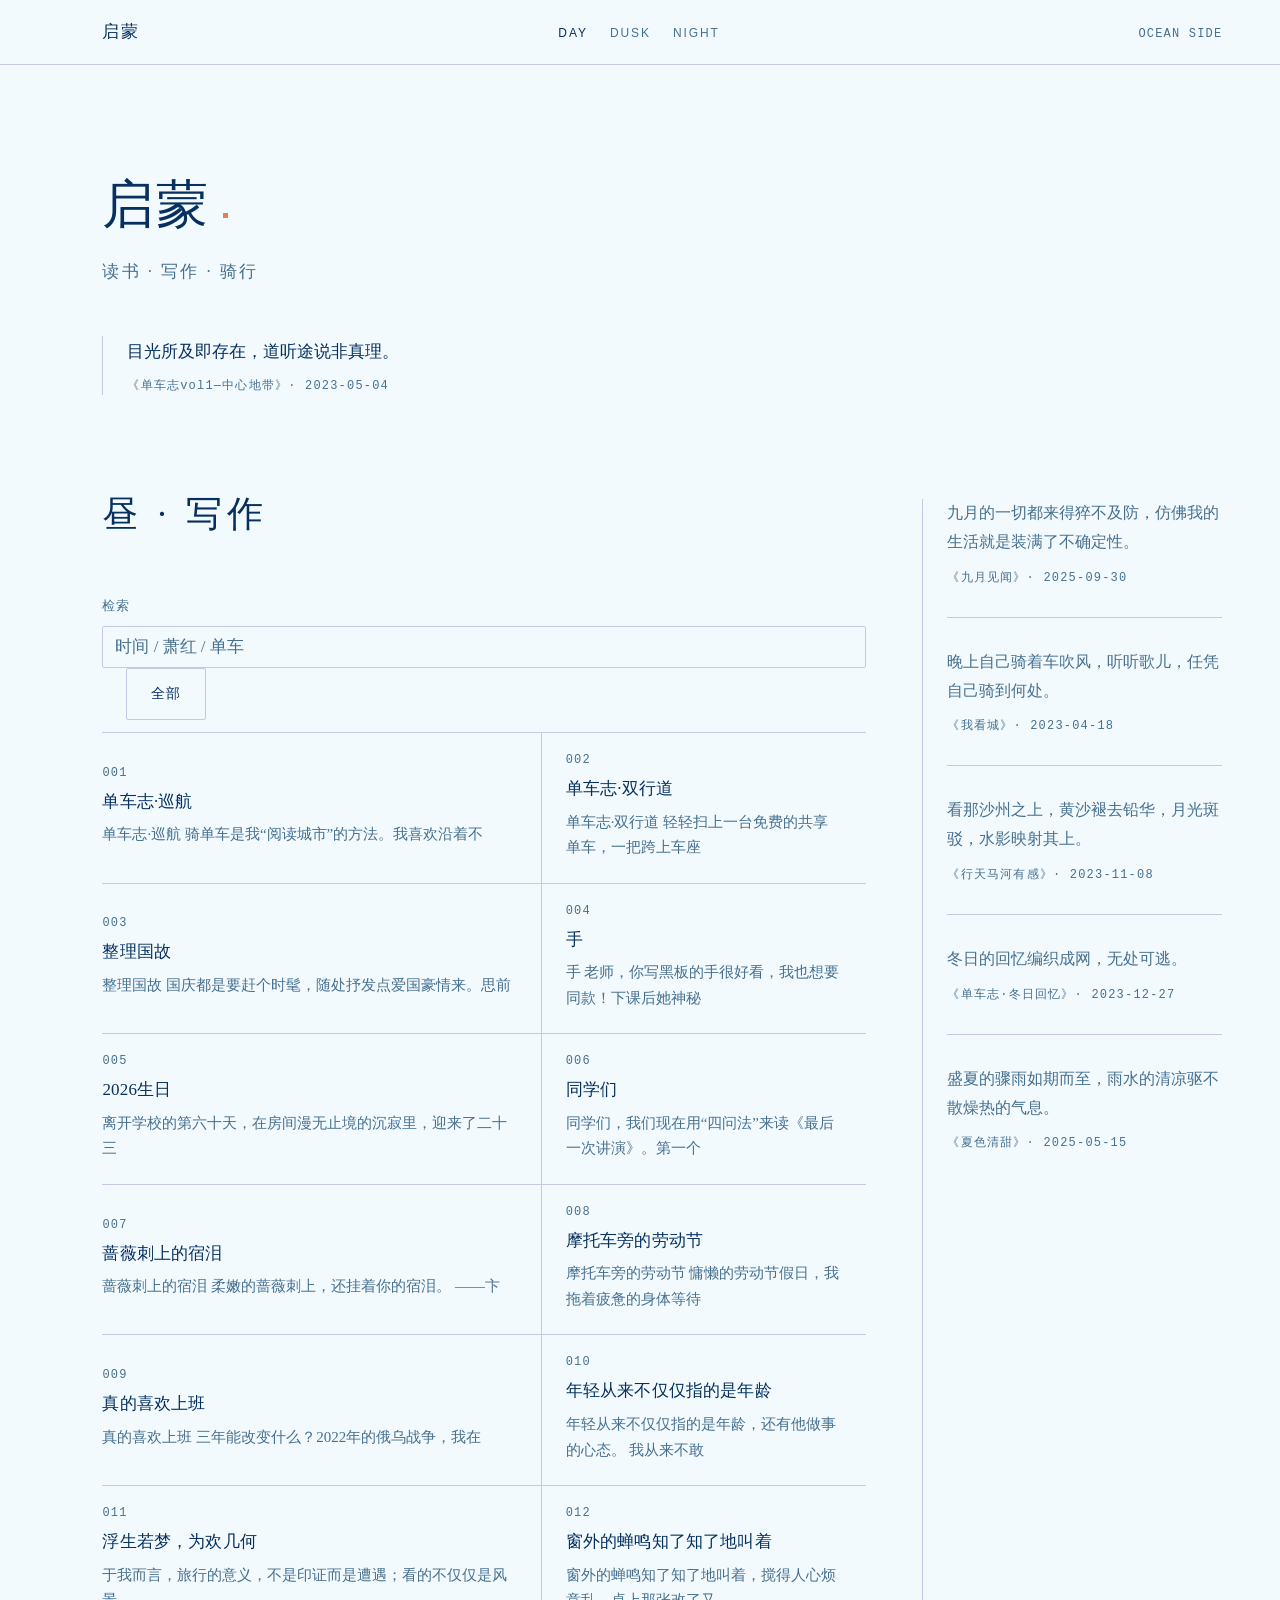
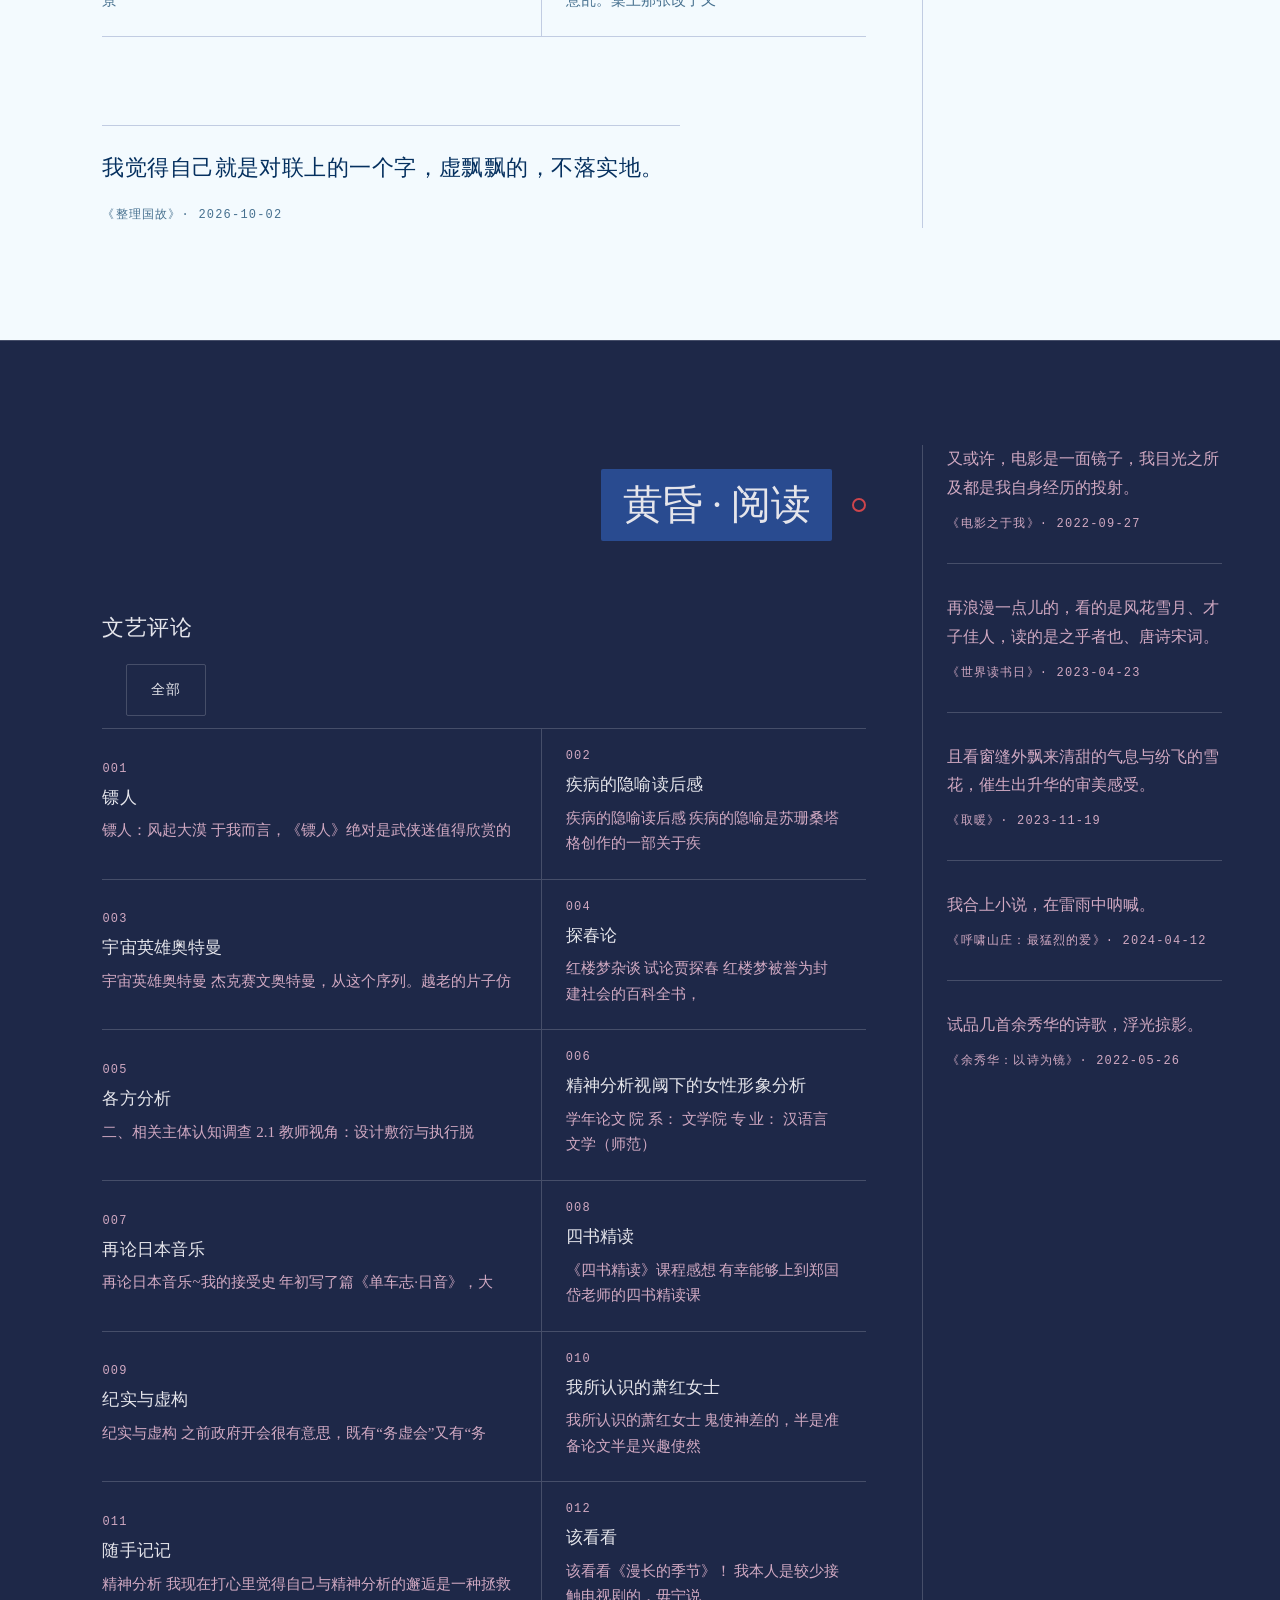
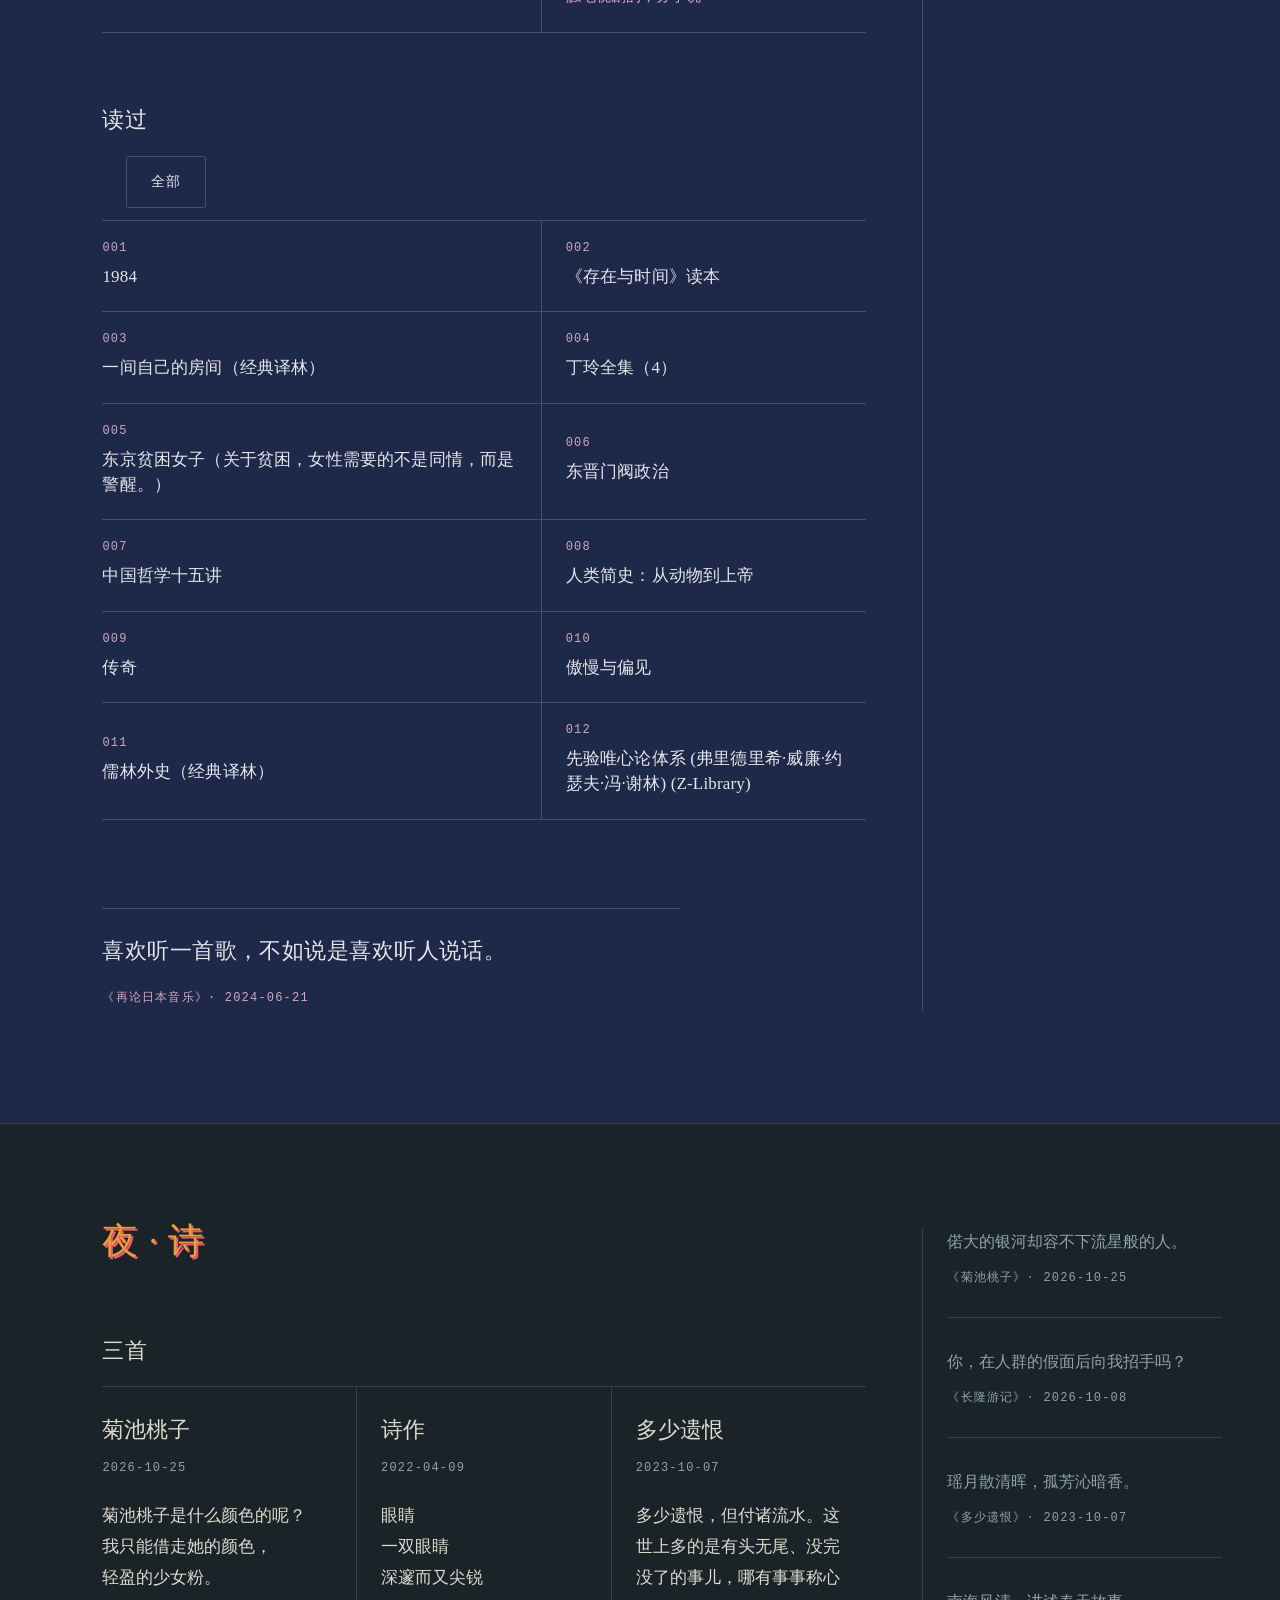
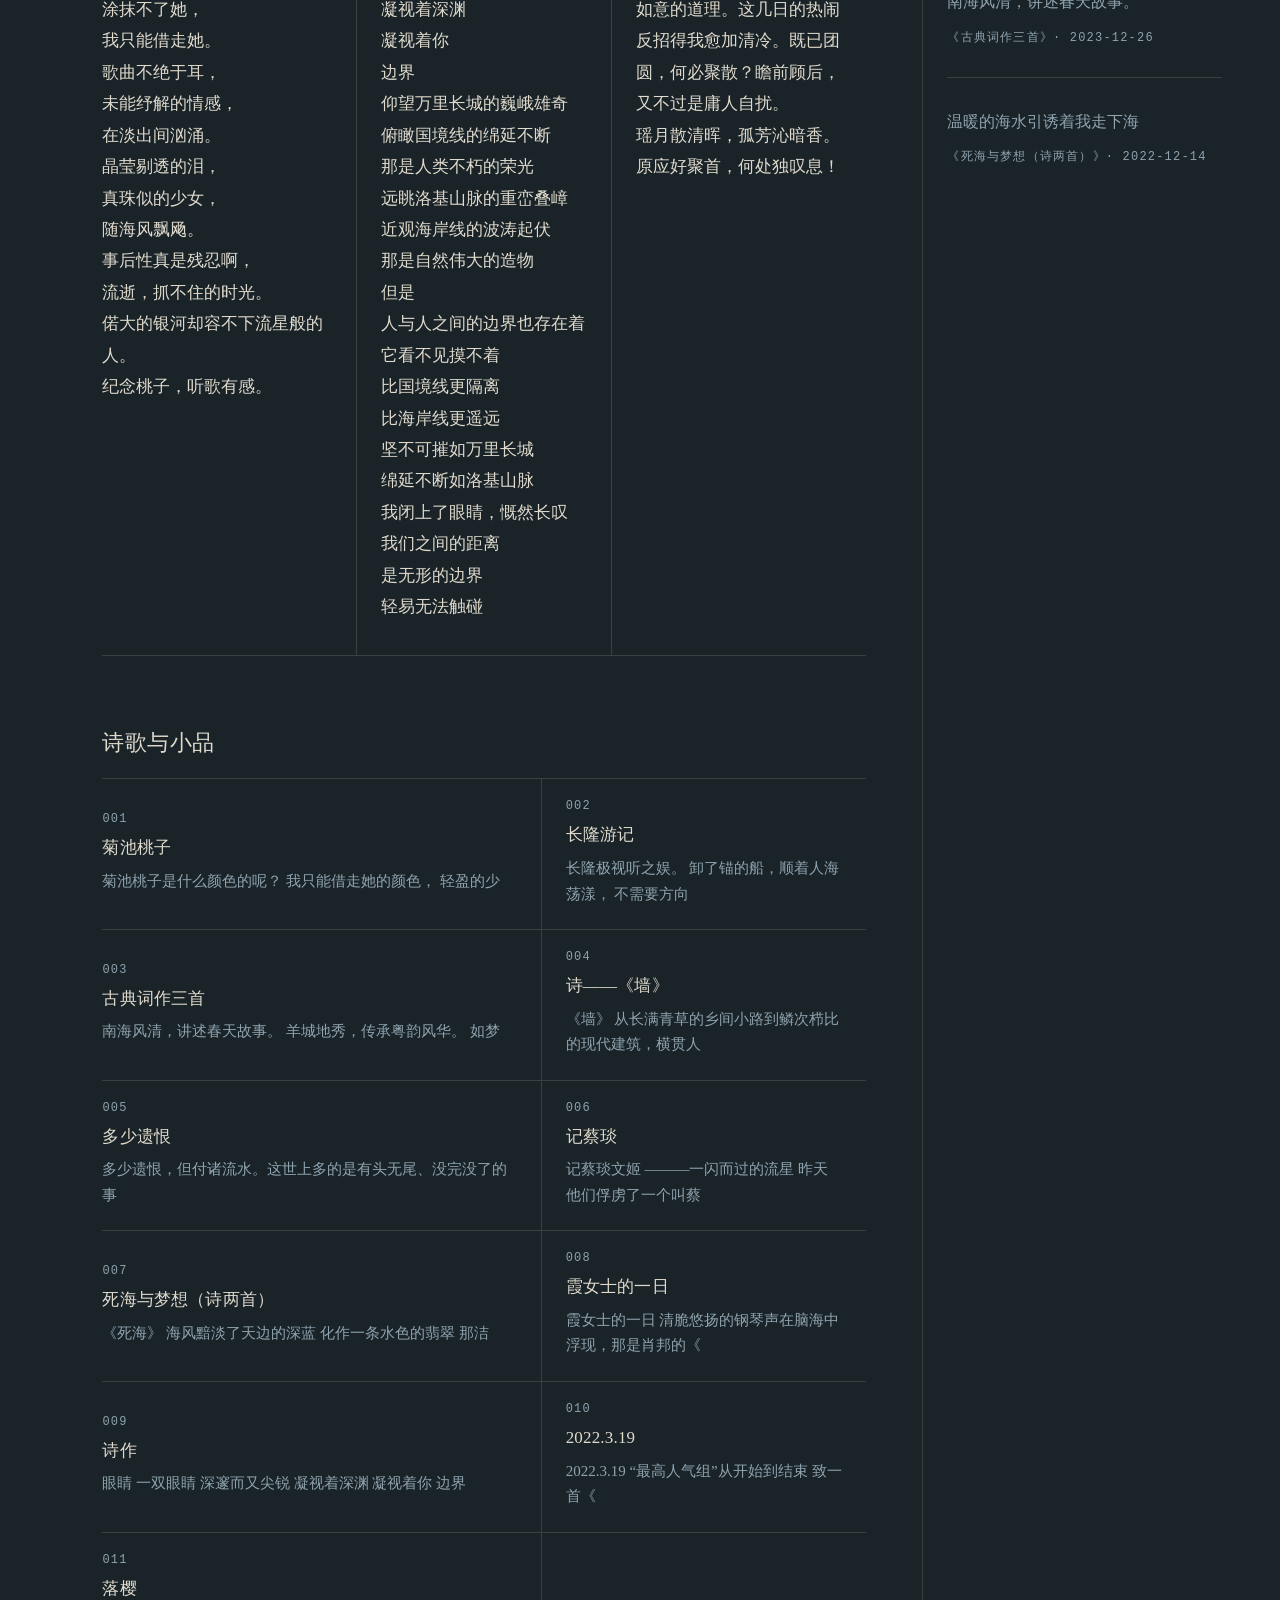
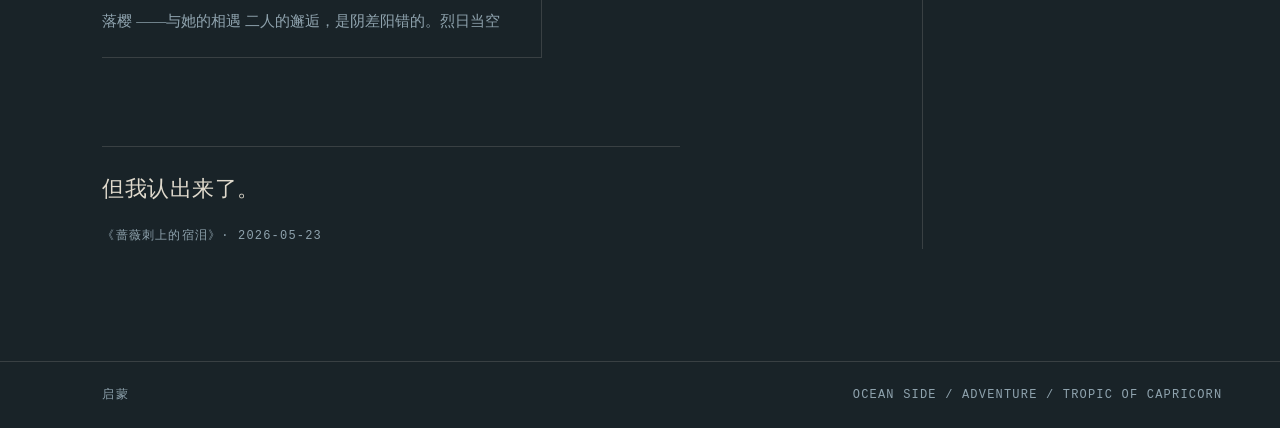
==== index.html @ 1b46a44e "Initial site publish" ====
<!doctype html>
<html lang="zh-CN">
<head>
<meta charset="utf-8">
<meta name="viewport" content="width=device-width, initial-scale=1">
<meta name="description" content="读书、写作与骑行。">
<title>启蒙</title>
<link rel="stylesheet" href="assets/style.css">
</head>
<body data-album="day">

<header id="site-header" data-album="day">
  <div class="wrap">
    <a class="wordmark" href="#top">启蒙</a>
    <nav aria-label="段落导航">
      <a href="#day" data-nav="day" aria-current="page">Day</a>
      <a href="#dusk" data-nav="dusk">Dusk</a>
      <a href="#night" data-nav="night">Night</a>
    </nav>
    <span class="micro" id="header-meta">OCEAN SIDE</span>
  </div>
</header>

<main>

  <section class="band" id="top" data-band="day" data-album="day">
    <div class="wrap hero expose">
      <h1>启蒙<span class="mark-day" aria-hidden="true"></span></h1>
      <p class="tagline">读书 · 写作 · 骑行</p>
      <blockquote class="epigraph">
        <p>目光所及即存在，道听途说非真理。</p>
        <cite class="micro">《单车志vol1—中心地带》· 2023-05-04</cite>
      </blockquote>
    </div>

    <div class="wrap band-grid" id="day">
      <div class="main-col">
        <div class="band-head"><h2 class="ttl ttl-day">昼 · 写作</h2></div>

        <div class="field-row">
          <div class="field">
            <label class="label-cn" for="q">检索</label>
            <input id="q" type="search" placeholder="时间 / 萧红 / 单车" autocomplete="off">
          </div>
        </div>
        <div class="sheet-tools">
          <span class="micro" id="search-status"></span>
          <button class="btn btn-quiet" id="day-expand" type="button">全部</button>
        </div>
        <div class="contact-sheet" id="sheet-day" aria-label="写作"></div>

        <div class="quote-tail">
          <p class="quote">我觉得自己就是对联上的一个字，虚飘飘的，不落实地。</p>
          <cite class="micro">《整理国故》· 2026-10-02</cite>
        </div>
      </div>
      <aside class="margin-note" id="quotes-day" aria-label="摘句"></aside>
    </div>
  </section>

  <section class="band" id="dusk" data-band="dusk" data-album="dusk">
    <div class="wrap band-grid">
      <div class="main-col">
        <div class="band-head">
          <div class="ttl-row"><h2 class="ttl ttl-dusk">黄昏 · 阅读</h2><span class="ring" aria-hidden="true"></span></div>
        </div>

        <div class="sec-head"><h3>文艺评论</h3></div>
        <div class="sheet-tools">
          <span class="micro" id="dusk-status"></span>
          <button class="btn btn-quiet" id="dusk-expand" type="button">全部</button>
        </div>
        <div class="contact-sheet" id="sheet-dusk" aria-label="文艺评论"></div>

        <div class="sec-head"><h3>读过</h3></div>
        <div class="sheet-tools">
          <span class="micro" id="book-status"></span>
          <button class="btn btn-quiet" id="book-expand" type="button">全部</button>
        </div>
        <div class="contact-sheet" id="sheet-books" aria-label="书目"></div>

        <div class="quote-tail">
          <p class="quote">喜欢听一首歌，不如说是喜欢听人说话。</p>
          <cite class="micro">《再论日本音乐》· 2024-06-21</cite>
        </div>
      </div>
      <aside class="margin-note" id="quotes-dusk" aria-label="摘句"></aside>
    </div>
  </section>

  <section class="band" id="night" data-band="night" data-album="night">
    <div class="wrap band-grid">
      <div class="main-col">
        <div class="band-head"><h2 class="ttl ttl-night">夜 · 诗</h2></div>

        <div class="sec-head"><h3>三首</h3></div>
        <div class="verse-set" id="verse-set" aria-label="诗"></div>

        <div class="sec-head"><h3>诗歌与小品</h3></div>
        <div class="contact-sheet" id="sheet-night" aria-label="诗歌"></div>

        <div class="quote-tail">
          <p class="quote">但我认出来了。</p>
          <cite class="micro">《蔷薇刺上的宿泪》· 2026-05-23</cite>
        </div>
      </div>
      <aside class="margin-note" id="quotes-night" aria-label="摘句"></aside>
    </div>
  </section>

</main>

<footer data-album="night">
  <div class="wrap">
    <span class="micro">启蒙</span>
    <span class="micro">OCEAN SIDE / ADVENTURE / TROPIC OF CAPRICORN</span>
  </div>
</footer>

<div class="reader" id="reader" data-album="day" hidden role="dialog" aria-modal="true" aria-labelledby="reader-title">
  <div class="reader-bar">
    <div class="wrap">
      <span class="micro" id="reader-album">OCEAN SIDE</span>
      <button class="btn btn-quiet btn-label" id="reader-close" type="button">Close</button>
    </div>
  </div>
  <article class="reader-article wrap">
    <div class="r-head">
      <h2 id="reader-title"></h2>
      <div class="r-meta" id="reader-meta"></div>
    </div>
    <div class="r-body" id="reader-body"></div>
    <div class="echo" id="reader-echo"></div>
  </article>
</div>

<script src="assets/data.js"></script>
<script src="assets/app.js"></script>
</body>
</html>
---- assets/style.css ----
:root {
  /* 昼 · OCEAN SIDE */
  --day-paper: #F3FAFE;
  --day-ink: #05305F;
  --day-muted: #46708F;
  --day-field: #5BA2D4;
  --day-mist: #C1CCE2;
  --day-signal: #E67E5C;
  /* 黄昏 · ADVENTURE */
  --dusk-deep: #1E2848;
  --dusk-water: #294B90;
  --dusk-foam: #E5E5EB;
  --dusk-lilac: #D1A9C2;
  --dusk-sky: #9872A6;
  --dusk-signal: #CE454C;
  /* 夜 · TROPIC OF CAPRICORN */
  --night-cabin: #192328;
  --night-deep: #0C1517;
  --night-cloud: #E0DACD;
  --night-muted: #8FA3AE;
  --night-window: #6BA9D6;
  --night-signal: #F29B36;
  --night-second: #E15C75;

  --display: "FZXiaoBiaoSong-B05S", "方正小标宋简体", "STSong", SimSun, serif;
  --body: "STSong", "Songti SC", SimSun, serif;
  --label: "Helvetica Neue LT Pro", "Helvetica Neue", Arial, sans-serif;
  --mono: "IBM Plex Mono", "Cascadia Mono", Consolas, monospace;

  --bg: var(--day-paper);
  --fg: var(--day-ink);
  --fg-soft: var(--day-muted);
  --line: var(--day-mist);
  --sig: var(--day-signal);
  --btn-bg: var(--day-ink);
  --btn-fg: var(--day-paper);
  --sel-bg: var(--day-signal);
  --sel-fg: var(--day-ink);
}

[data-album="dusk"] {
  --bg: var(--dusk-deep);
  --fg: var(--dusk-foam);
  --fg-soft: var(--dusk-lilac);
  --line: rgba(229, 229, 235, .20);
  --sig: var(--dusk-signal);
  --btn-bg: var(--dusk-deep);
  --btn-fg: var(--dusk-foam);
  --sel-bg: var(--dusk-lilac);
  --sel-fg: var(--dusk-deep);
}

[data-album="night"] {
  --bg: var(--night-cabin);
  --fg: var(--night-cloud);
  --fg-soft: var(--night-muted);
  --line: rgba(224, 218, 205, .16);
  --sig: var(--night-signal);
  --btn-bg: var(--night-signal);
  --btn-fg: var(--night-cabin);
  --sel-bg: var(--night-signal);
  --sel-fg: var(--night-cabin);
}

* { box-sizing: border-box; }

html { scroll-behavior: smooth; background: var(--night-cabin); }

body {
  margin: 0;
  background: var(--bg);
  color: var(--fg);
  font-family: var(--body);
  font-size: 1.0625rem;
  line-height: 1.85;
  font-variant-numeric: tabular-nums;
  scrollbar-width: thin;
  scrollbar-color: var(--fg-soft) var(--bg);
}

::selection { background: var(--sel-bg); color: var(--sel-fg); }
:focus-visible { outline: 2px solid var(--sig); outline-offset: 3px; }
::placeholder { color: var(--fg-soft); opacity: 1; }
a { color: inherit; text-underline-offset: 3px; }
button { font: inherit; }

/* 偏置：左侧起，右侧大片留白 */
.wrap {
  max-width: 1120px;
  margin-left: clamp(24px, 8vw, 132px);
  margin-right: auto;
  padding-inline: 0;
}

.micro {
  font-family: var(--mono);
  font-size: .75rem;
  font-weight: 400;
  line-height: 1.5;
  letter-spacing: .10em;
  color: var(--fg-soft);
}

.label {
  font-family: var(--label);
  font-size: .75rem;
  font-weight: 400;
  line-height: 1.5;
  letter-spacing: .16em;
  text-transform: uppercase;
  color: var(--fg-soft);
}
.label-cn {
  display: block;
  font-family: var(--display);
  font-size: .8125rem;
  letter-spacing: .08em;
  color: var(--fg-soft);
  margin-bottom: 8px;
}

header {
  position: sticky;
  top: 0;
  z-index: 20;
  background: var(--bg);
  color: var(--fg);
  border-bottom: 1px solid var(--line);
}
header .wrap {
  display: flex;
  align-items: baseline;
  justify-content: space-between;
  gap: 24px;
  padding-block: 16px;
}
.wordmark {
  font-family: var(--display);
  font-size: 1.0625rem;
  letter-spacing: .10em;
  margin: 0;
  white-space: nowrap;
  text-decoration: none;
}
nav { display: flex; gap: 22px; }
nav a {
  font-family: var(--label);
  font-size: .75rem;
  letter-spacing: .16em;
  text-transform: uppercase;
  color: var(--fg-soft);
  text-decoration: none;
  padding-block: 4px;
}
nav a[aria-current] { color: var(--fg); }
#header-meta { white-space: nowrap; }

.band {
  background: var(--bg);
  color: var(--fg);
  border-top: 1px solid var(--line);
  padding-block: 96px 112px;
  scroll-margin-top: 68px;
}
#top { padding-block: 0 112px; border-top: 0; }
#day { scroll-margin-top: 68px; }

/* 双中心：正文与旁注并置，谁都不收拢到另一边 */
.band-grid {
  display: grid;
  grid-template-columns: minmax(0, 1fr) 300px;
  gap: 56px;
  align-items: stretch;
}
.main-col { min-width: 0; }
.margin-note {
  display: flex;
  flex-direction: column;
  border-left: 1px solid var(--line);
  padding-left: 24px;
  margin-top: 8px;
}
.q-item {
  padding: 0 0 30px;
  margin-bottom: 30px;
  border-bottom: 1px solid var(--line);
}
.q-item:last-child { border-bottom: 0; margin-bottom: 0; padding-bottom: 0; }
.q-line {
  margin: 0 0 12px;
  font-family: var(--body);
  font-size: 1rem;
  line-height: 1.8;
  color: var(--fg-soft);
}
.q-src { display: block; font-style: normal; white-space: nowrap; }

.band-head { margin-bottom: 56px; }

.hero { padding-block: 112px 96px; }
.hero h1 {
  font-family: var(--display);
  font-weight: 500;
  font-size: 3.25rem;
  line-height: 1.06;
  letter-spacing: .04em;
  margin: 0 0 24px;
}
.tagline {
  font-family: var(--display);
  font-size: 1.0625rem;
  letter-spacing: .14em;
  color: var(--fg-soft);
  margin: 0 0 48px;
}
.epigraph {
  margin: 0;
  padding-left: 24px;
  border-left: 1px solid var(--line);
  max-width: 30em;
}
.epigraph p { margin: 0; }
.epigraph cite { display: block; margin-top: 10px; font-style: normal; }

.ttl { font-family: var(--display); font-weight: 500; margin: 0; }
.ttl-day {
  font-size: 2.25rem;
  line-height: 1.3;
  letter-spacing: .14em;
  color: var(--day-ink);
  text-align: left;
  max-width: 60%;
}
.ttl-row { text-align: right; margin-top: 32px; display: flex; align-items: center; justify-content: flex-end; gap: 20px; }
.ttl-dusk {
  display: inline-block;
  font-size: 2.5rem;
  line-height: 1.1;
  letter-spacing: -.01em;
  color: var(--dusk-foam);
  background: var(--dusk-water);
  padding: 14px 22px;
  border-radius: 2px;
  text-align: right;
}
.ttl-night {
  font-size: 2.25rem;
  line-height: 1.2;
  letter-spacing: .02em;
  color: var(--night-signal);
  text-shadow: 2px 2px 0 var(--night-second);
}

.btn {
  font-family: var(--display);
  font-size: .875rem;
  letter-spacing: .06em;
  border-radius: 2px;
  padding: 12px 24px;
  border: 1px solid transparent;
  cursor: pointer;
  background: transparent;
  color: var(--fg);
  transition: border-color .18s cubic-bezier(.16, 1, .3, 1),
              background-color .18s cubic-bezier(.16, 1, .3, 1);
}
.btn-primary { background: var(--btn-bg); color: var(--btn-fg); border-color: var(--btn-bg); }
[data-album="dusk"] .btn-primary { border-color: var(--fg-soft); }
.btn-primary:hover { border-color: var(--fg); }
.btn-label {
  font-family: var(--label);
  font-size: .75rem;
  letter-spacing: .16em;
  text-transform: uppercase;
}
.btn-quiet { border-color: var(--line); }
.btn-quiet:hover { border-color: var(--fg-soft); }
.actions { display: flex; gap: 12px; flex-wrap: wrap; align-items: center; }

.ring {
  display: inline-block;
  width: 14px;
  height: 14px;
  border: 2px solid var(--sig);
  border-radius: 50%;
  flex: none;
}
.mark-day {
  display: inline-block;
  width: 5px;
  height: 5px;
  background: var(--day-signal);
  vertical-align: 4px;
  margin-left: 12px;
}

.field-row { display: flex; gap: 12px; flex-wrap: wrap; align-items: flex-end; }
.field { flex: 1 1 320px; }
input[type="search"] {
  width: 100%;
  font-family: var(--body);
  font-size: 1.0625rem;
  color: var(--fg);
  background: var(--bg);
  border: 1px solid var(--line);
  border-radius: 2px;
  padding: 10px 12px;
  caret-color: var(--sig);
}
input[type="search"]:focus { border-color: var(--fg); outline: none; }
input[type="search"]:focus-visible { outline: 2px solid var(--sig); outline-offset: 2px; }

.sec-head {
  display: flex;
  align-items: baseline;
  gap: 16px;
  flex-wrap: wrap;
  margin: 72px 0 20px;
}
.sec-head:first-child { margin-top: 0; }
.sec-head h3 {
  font-family: var(--display);
  font-weight: 500;
  font-size: 1.375rem;
  line-height: 1.4;
  letter-spacing: .02em;
  margin: 0;
}
.sheet-tools { display: flex; justify-content: flex-start; align-items: baseline; gap: 24px; flex-wrap: wrap; margin-bottom: 12px; }

/* 不等宽两列，行高由内容决定，不齐 */
.contact-sheet {
  display: grid;
  grid-template-columns: 1.15fr .85fr;
  border-top: 1px solid var(--line);
}
.cs-item {
  display: block;
  width: 100%;
  text-align: left;
  background: transparent;
  color: var(--fg);
  border: 0;
  border-bottom: 1px solid var(--line);
  border-right: 1px solid var(--line);
  border-radius: 0;
  padding: 18px 24px 22px 0;
  cursor: pointer;
}
.cs-item:nth-child(2n) { border-right: 0; padding-left: 24px; }
.cs-item:hover { background: var(--line); }
.cs-item .cs-no { display: block; margin-bottom: 8px; }
.cs-item .cs-title {
  display: block;
  font-family: var(--display);
  font-size: 1.0625rem;
  font-weight: 500;
  line-height: 1.45;
  letter-spacing: .01em;
  overflow-wrap: anywhere;
}
.cs-item .cs-excerpt {
  display: block;
  margin-top: 8px;
  font-family: var(--body);
  font-size: .9375rem;
  line-height: 1.7;
  color: var(--fg-soft);
}
.cs-item .cs-meta { display: block; margin-top: 10px; }
.cs-empty {
  grid-column: 1 / -1;
  padding: 24px 0;
  border-bottom: 1px solid var(--line);
}

.verse-set { display: grid; grid-template-columns: repeat(3, minmax(0, 1fr)); border-top: 1px solid var(--line); }
.verse-card { padding: 28px 24px 32px; border-bottom: 1px solid var(--line); border-right: 1px solid var(--line); }
.verse-card:first-child { padding-left: 0; }
.verse-card:nth-child(3n) { border-right: 0; }
.verse-card h4 { font-family: var(--display); font-weight: 500; font-size: 1.375rem; line-height: 1.4; margin: 0 0 4px; }
.verse-card .vline { margin: 0; line-height: 1.85; }
.verse-card p:not(.vline) { margin: 0 0 .6em; }

.quote-tail {
  margin-top: 88px;
  padding-top: 24px;
  border-top: 1px solid var(--line);
  max-width: 34em;
}
.quote-tail .quote {
  font-family: var(--display);
  font-weight: 500;
  font-size: 1.375rem;
  line-height: 1.6;
  letter-spacing: .02em;
  margin: 0 0 12px;
}
.quote-tail cite { font-style: normal; }

footer { border-top: 1px solid var(--line); background: var(--bg); color: var(--fg); }
footer .wrap { display: flex; justify-content: space-between; gap: 16px; flex-wrap: wrap; padding-block: 24px; }

.reader {
  position: fixed;
  inset: 0;
  z-index: 60;
  background: var(--bg);
  color: var(--fg);
  overflow-y: auto;
}
.reader[hidden] { display: none; }
.reader-bar {
  position: sticky;
  top: 0;
  background: var(--bg);
  border-bottom: 1px solid var(--line);
}
.reader-bar .wrap {
  display: flex;
  justify-content: space-between;
  align-items: center;
  gap: 16px;
  padding-block: 12px;
}
.reader-article { padding-block: 64px 128px; }
.reader-article .r-head { border-bottom: 1px solid var(--line); padding-bottom: 24px; margin-bottom: 40px; }
.reader-article h2 {
  font-family: var(--display);
  font-weight: 500;
  font-size: 2.25rem;
  line-height: 1.15;
  letter-spacing: .03em;
  margin: 0 0 16px;
}
.reader-article .r-meta { display: flex; flex-wrap: wrap; gap: 0 24px; }
.reader-article .r-body { max-width: 40em; }
.r-body p { margin: 0 0 1.1em; }
.r-body p.vline { margin: 0; }
.r-body h3 { font-family: var(--display); font-weight: 500; font-size: 1.375rem; line-height: 1.4; margin: 2em 0 .7em; }
.r-body h2 { font-size: 1.375rem; letter-spacing: .02em; margin: 2em 0 .7em; }
.r-body blockquote {
  margin: 1.6em 0;
  padding-left: 20px;
  border-left: 1px solid var(--line);
  color: var(--fg-soft);
}
.r-body blockquote p { margin: 0; }
.r-body ul { margin: 0 0 1.1em; padding-left: 1.4em; }
.r-body li { margin-bottom: .3em; }
.r-body strong { font-weight: 700; }
.r-body code { font-family: var(--mono); font-size: .875em; }

.echo {
  margin-top: 64px;
  padding-top: 24px;
  border-top: 1px solid var(--line);
  max-width: 40em;
}
.echo .micro { display: block; }
.echo p {
  font-family: var(--display);
  font-size: 1.375rem;
  line-height: 1.6;
  margin: 12px 0 20px;
}

@media (prefers-reduced-motion: no-preference) {
  .expose.is-in { animation: expose 720ms cubic-bezier(.16, 1, .3, 1) both; }
  @keyframes expose { from { opacity: .55; } to { opacity: 1; } }
}
@media (prefers-reduced-motion: reduce) {
  html { scroll-behavior: auto; }
}

@media (max-width: 900px) {
  .band-grid { grid-template-columns: 1fr; gap: 32px; }
  .margin-note { margin-top: 0; position: static; }
  .contact-sheet { grid-template-columns: 1fr; }
  .cs-item,
  .cs-item:nth-child(2n) { border-right: 0; padding-left: 0; }
  .verse-set { grid-template-columns: repeat(2, minmax(0, 1fr)); }
  .verse-card:nth-child(3n) { border-right: 1px solid var(--line); }
  .verse-card:nth-child(2n) { border-right: 0; }
  .verse-card:nth-child(3) { padding-left: 0; }
  #header-meta { display: none; }
}
@media (max-width: 720px) {
  .wrap { margin-left: 24px; margin-right: 24px; max-width: none; }
  .band { padding-block: 64px 72px; }
  .hero { padding-block: 64px 56px; }
  .hero h1 { font-size: 2rem; }
  .ttl-day { font-size: 2rem; max-width: none; }
  .ttl-dusk { font-size: 2rem; }
  .ttl-night { font-size: 2rem; }
  .reader-article h2 { font-size: 1.75rem; }
  .verse-set { grid-template-columns: 1fr; }
  .verse-card,
  .verse-card:nth-child(3n),
  .verse-card:nth-child(2n) { border-right: 0; padding-left: 0; padding-right: 0; }
  header .wrap { flex-wrap: wrap; row-gap: 8px; }
  nav { gap: 16px; }
}
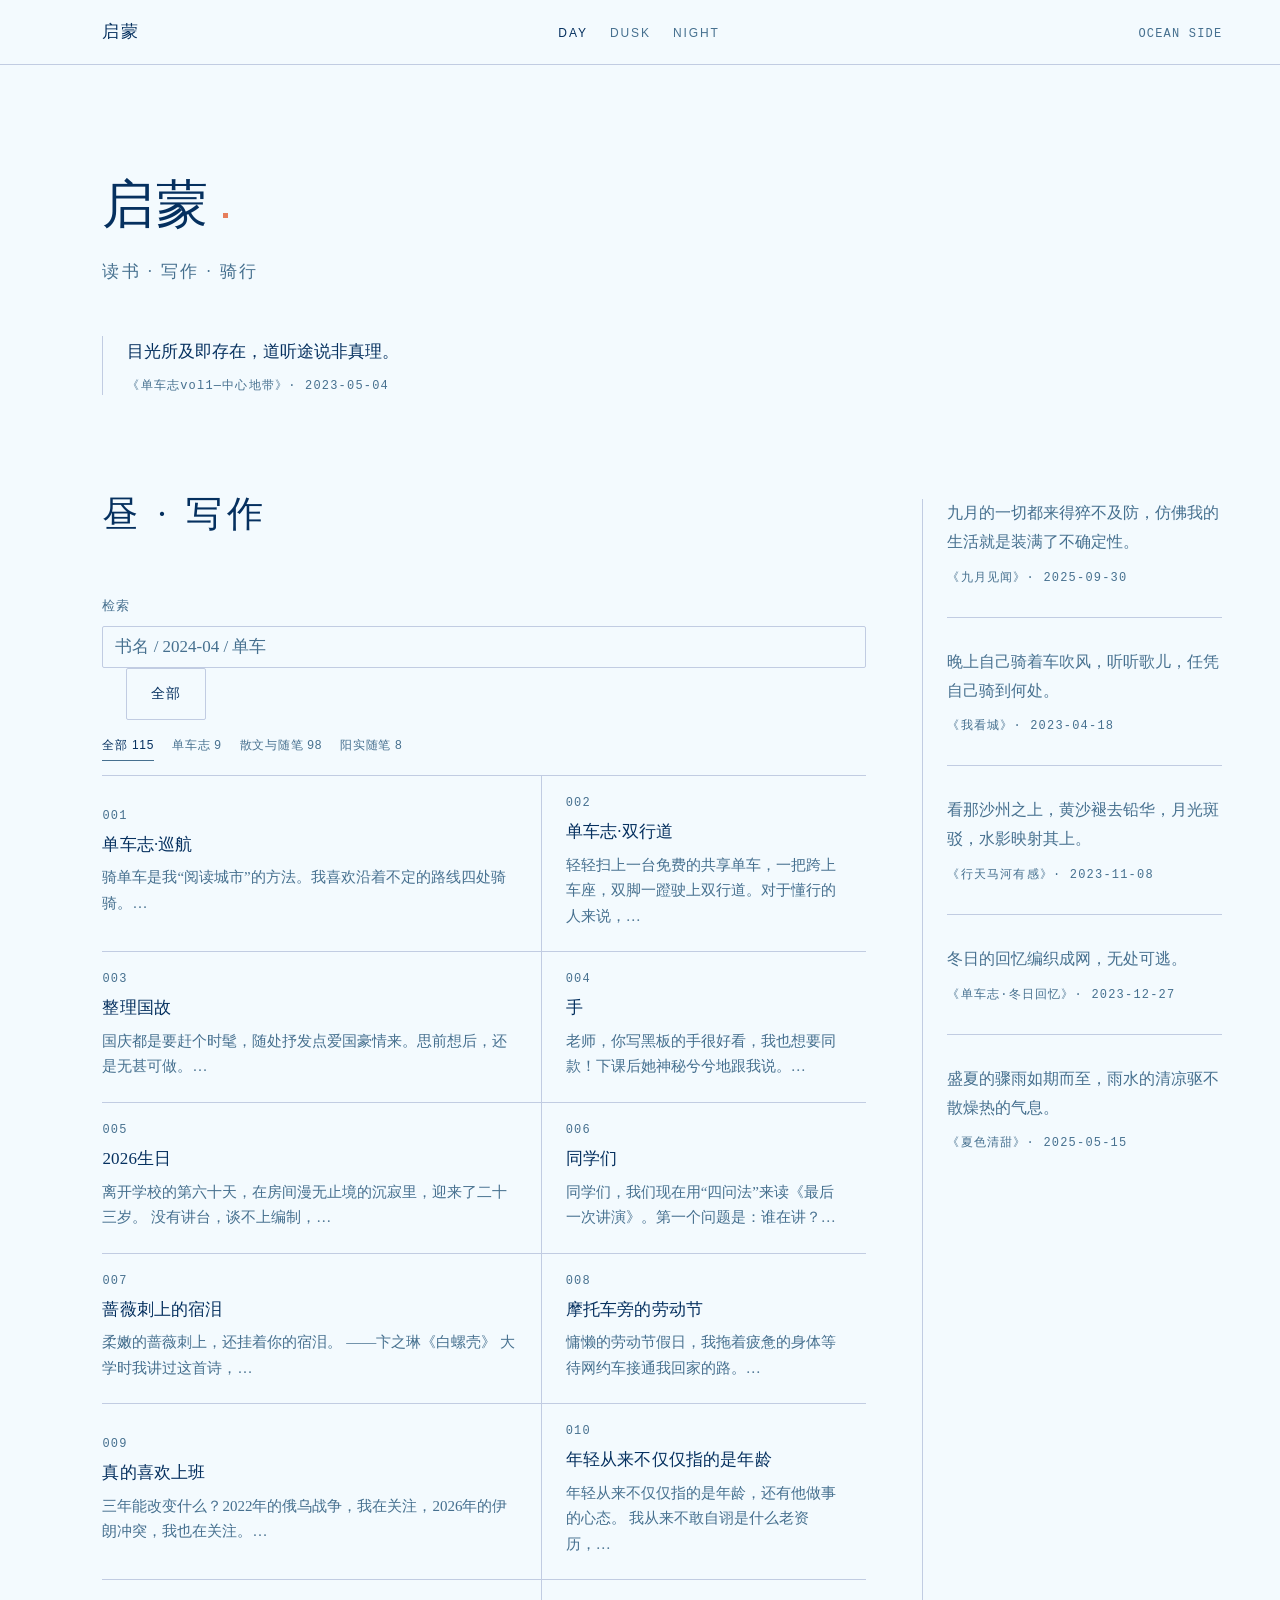
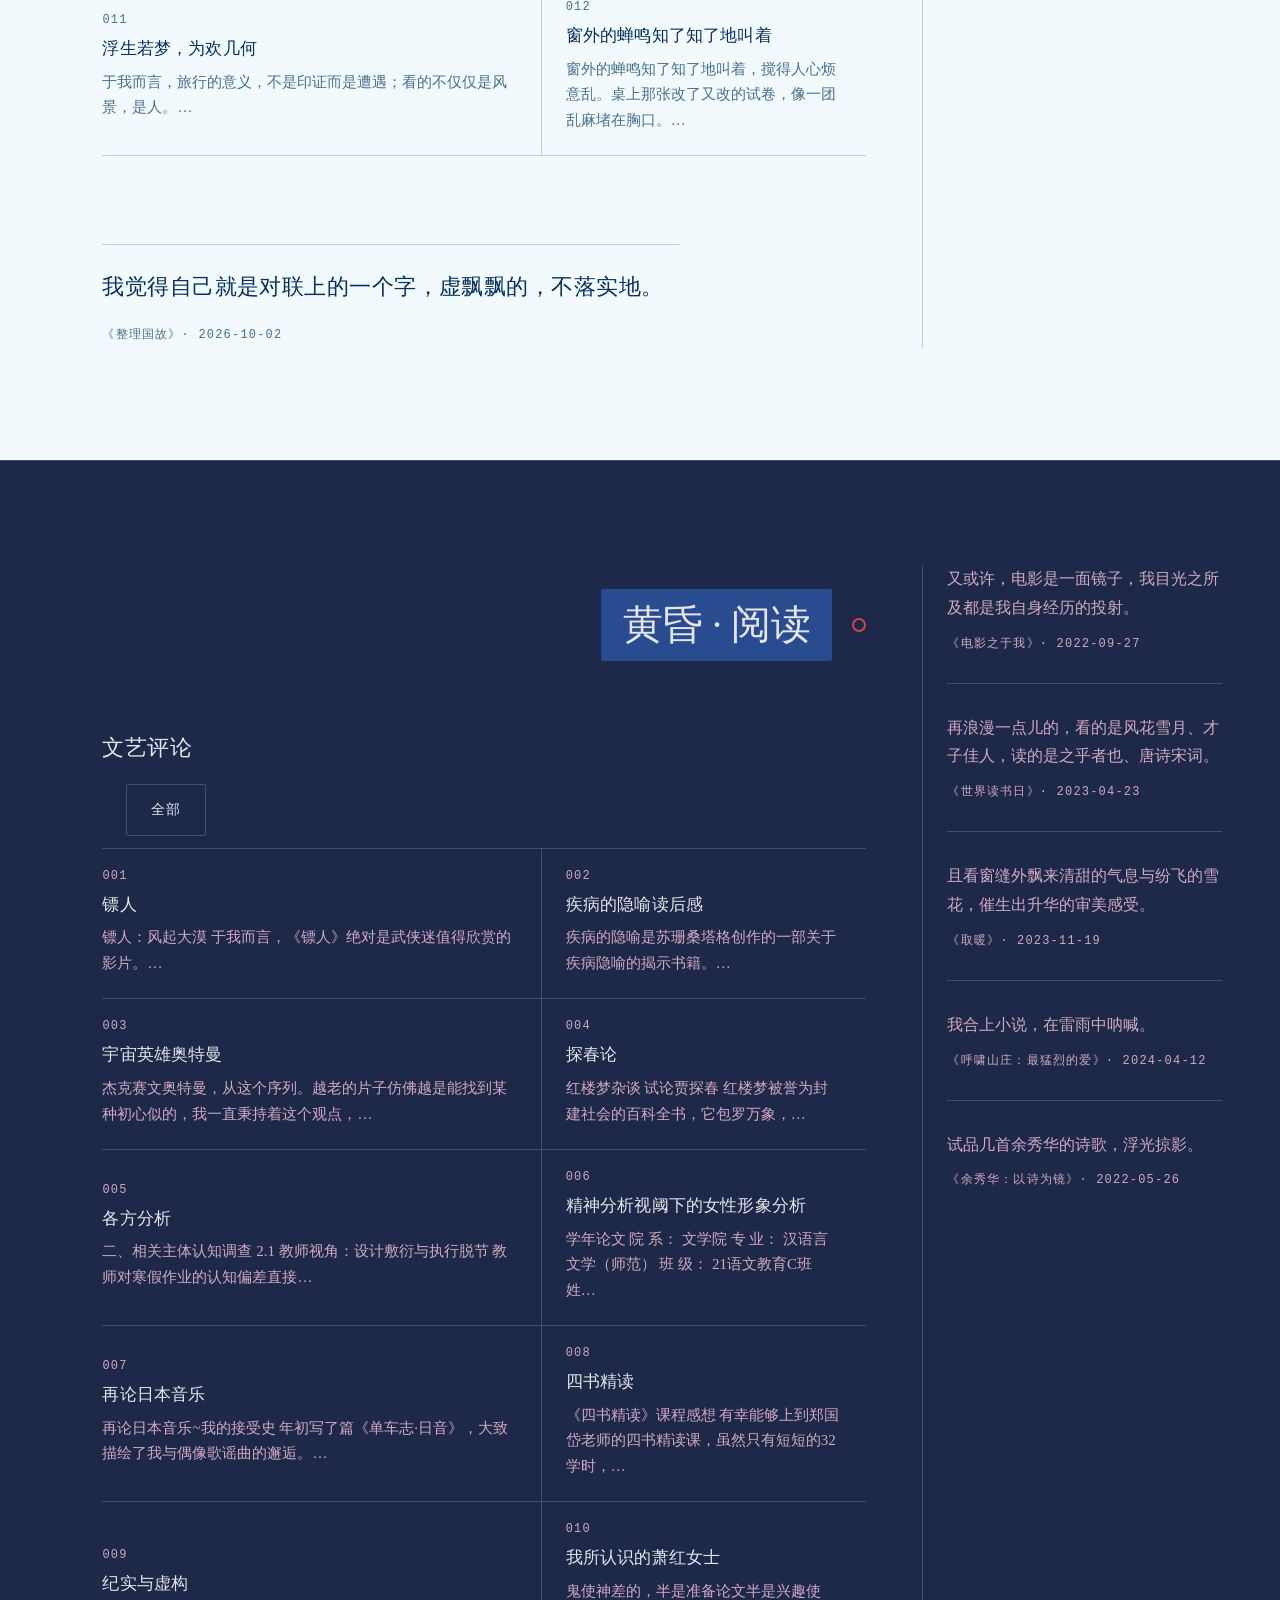
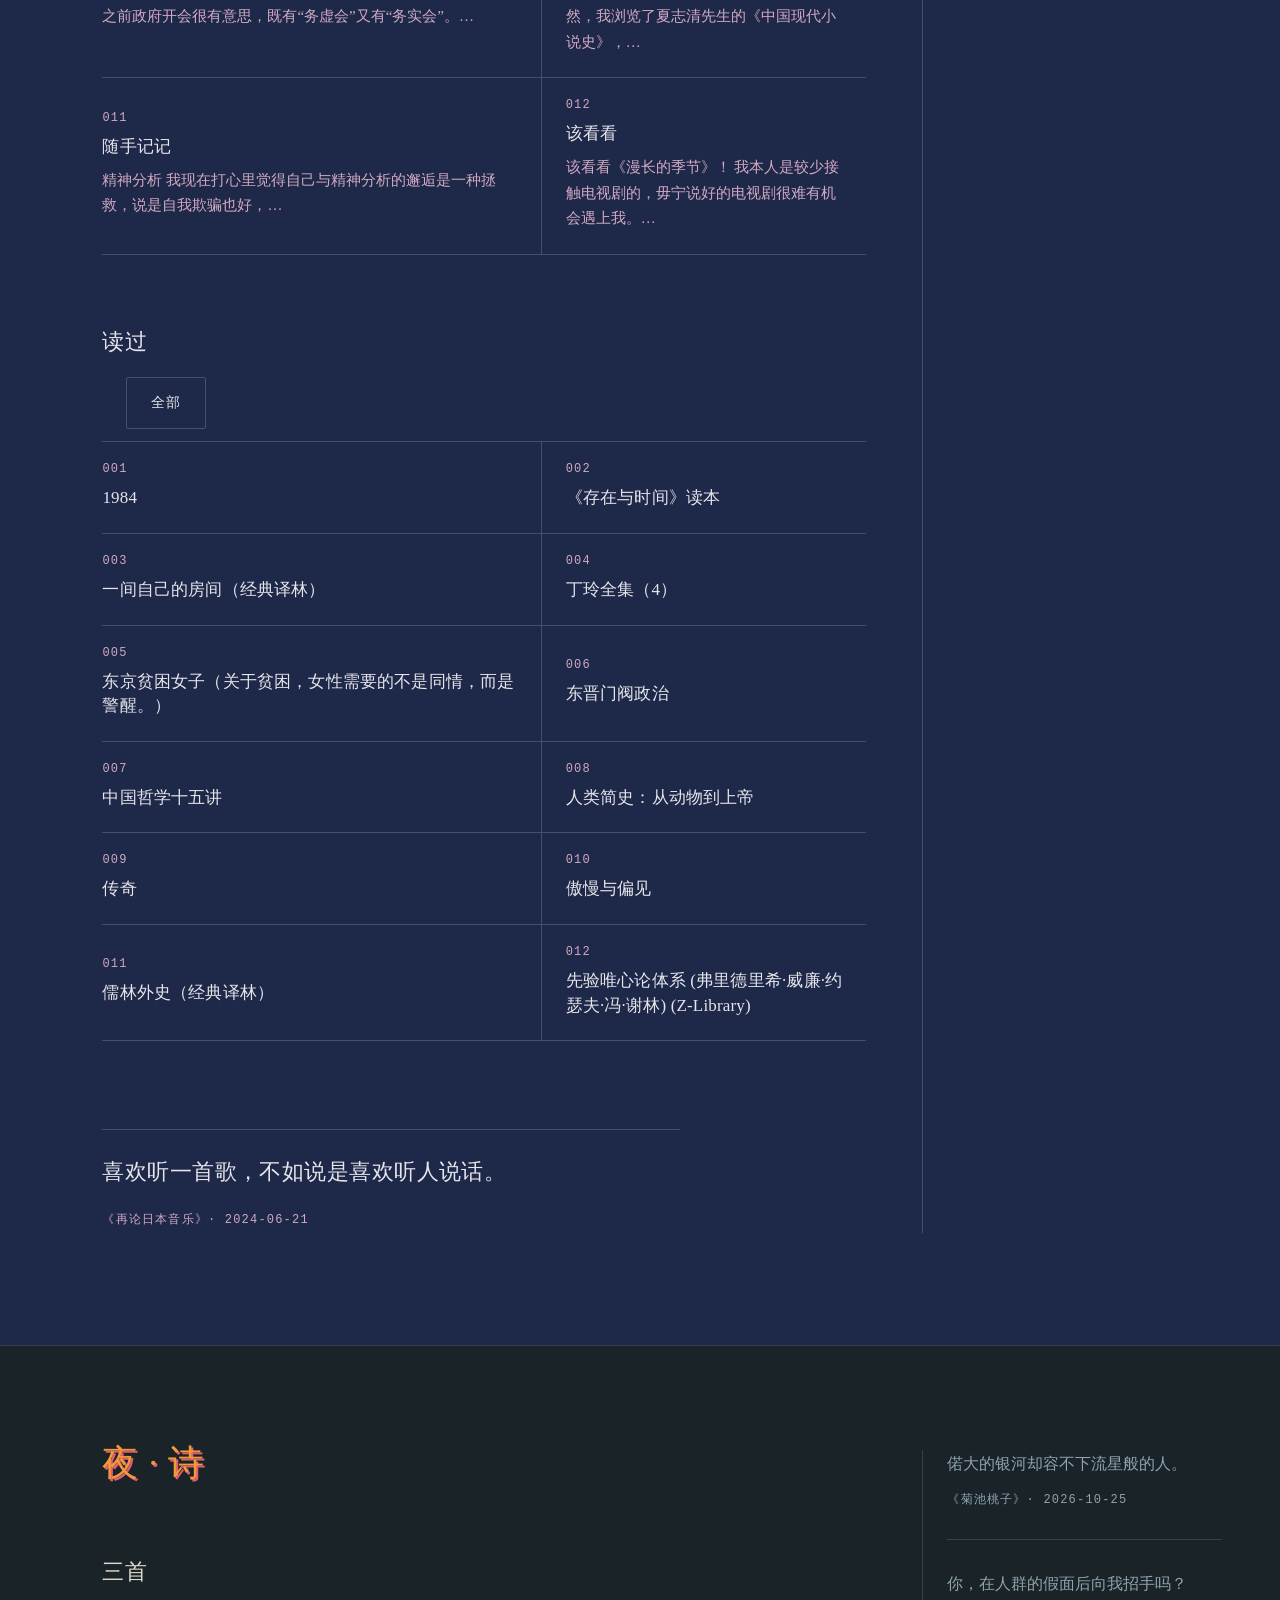
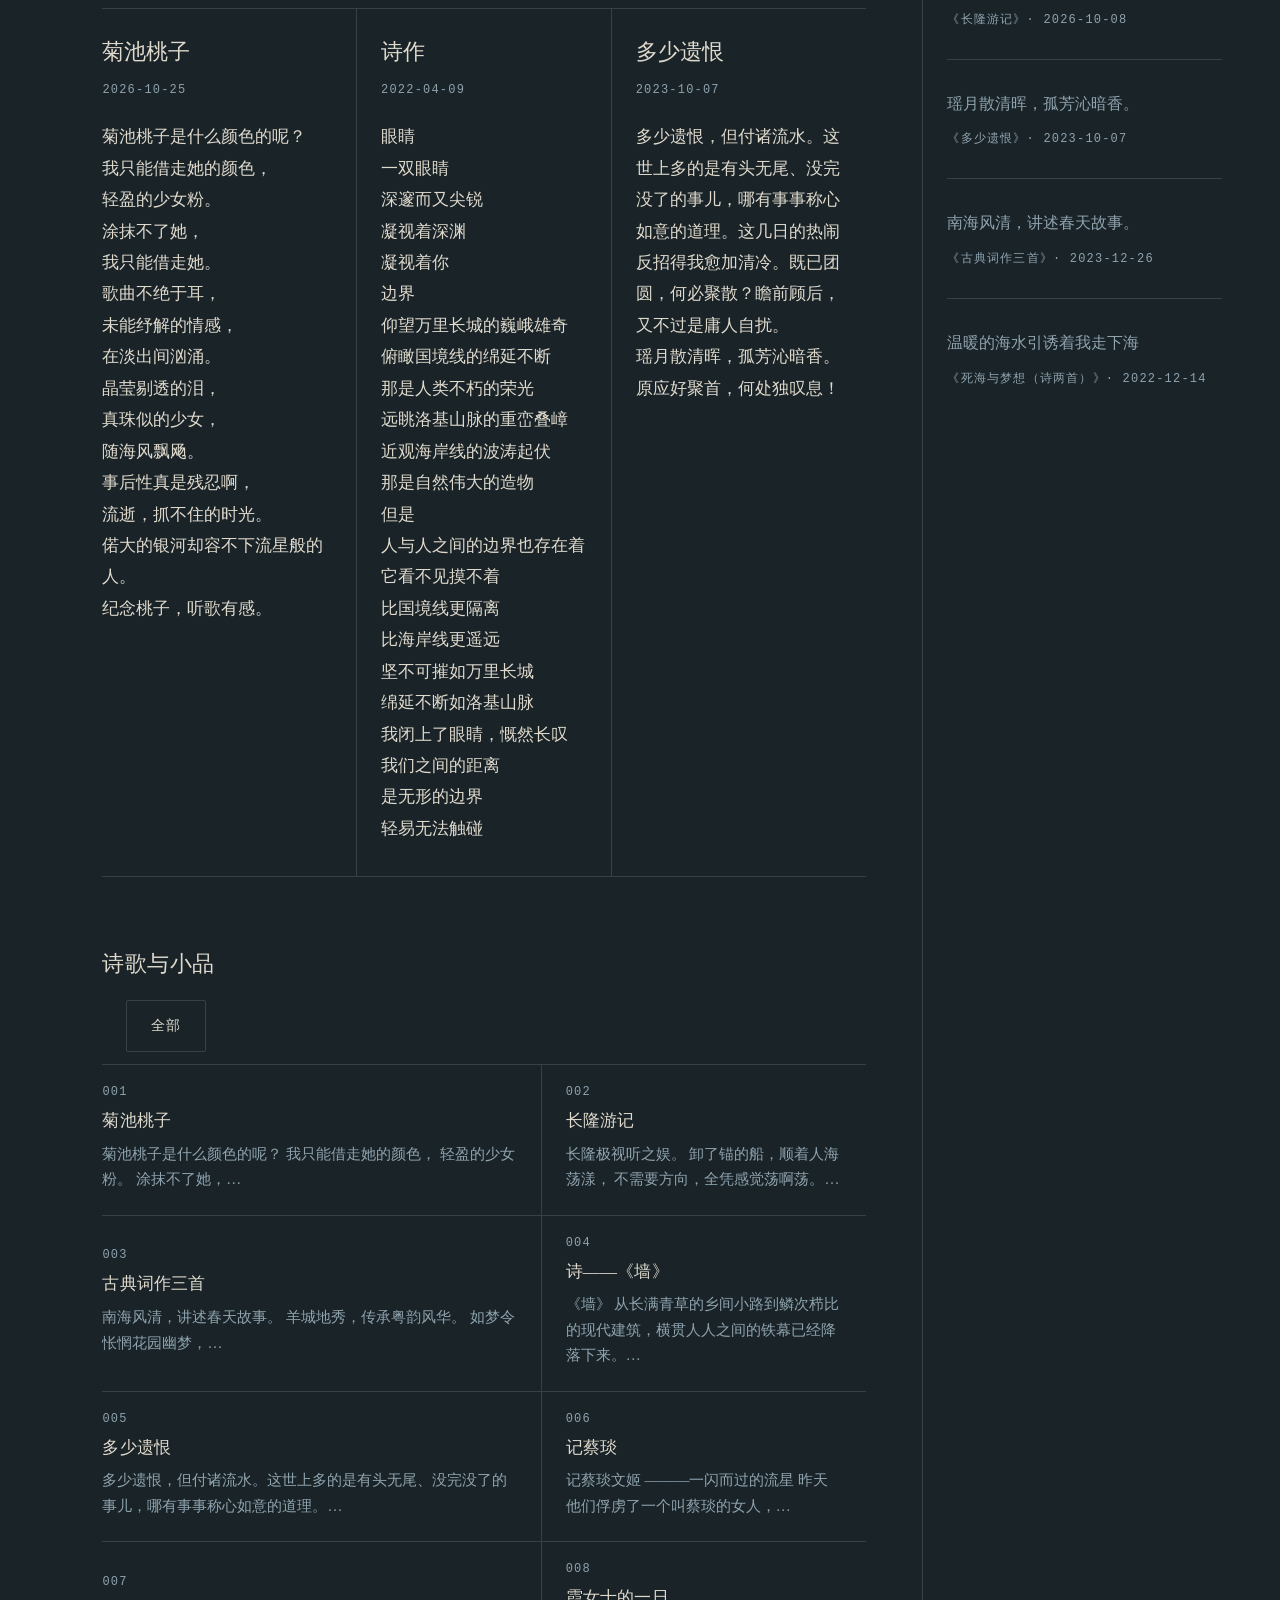
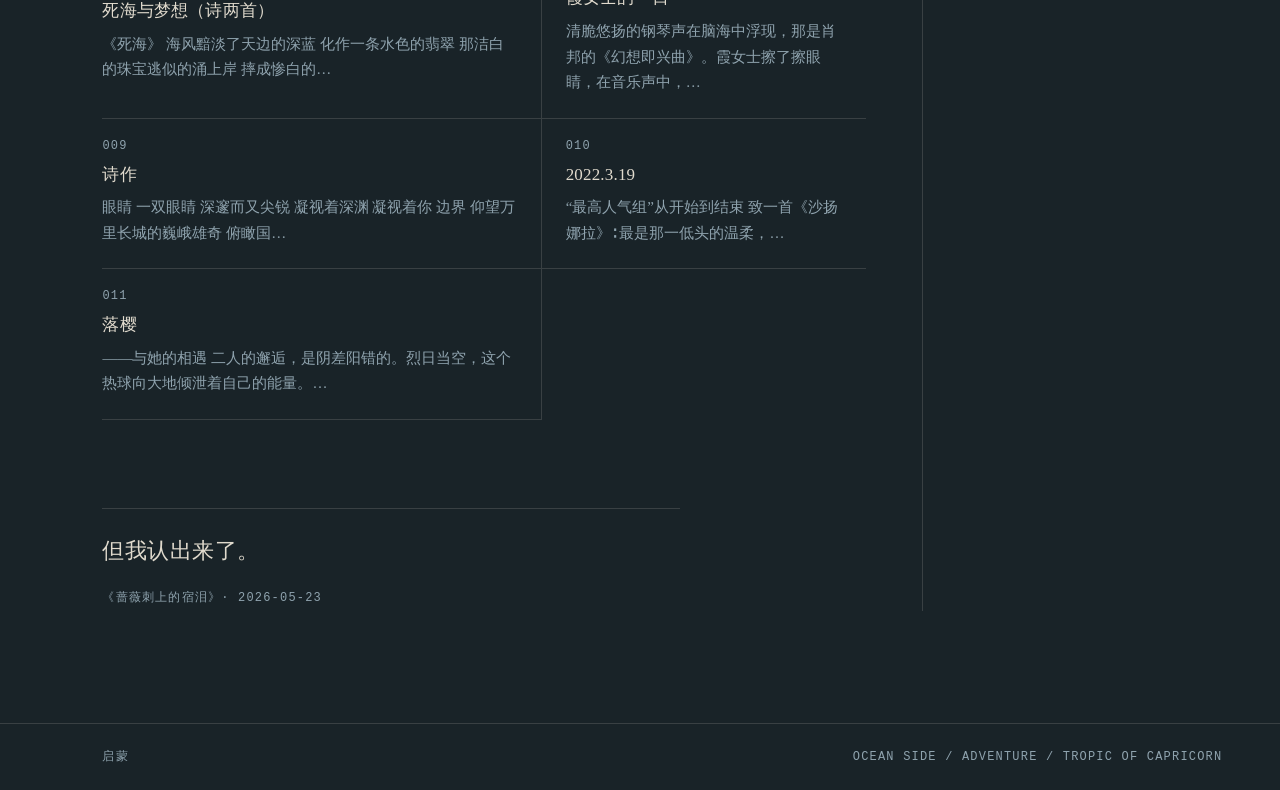
==== commit 2d3759d3: "Book-style body indent, cross-band search, category filters, sentence-aware excerpts" ====
--- a/index.html
+++ b/index.html
@@ -40,13 +40,14 @@
         <div class="field-row">
           <div class="field">
             <label class="label-cn" for="q">检索</label>
-            <input id="q" type="search" placeholder="时间 / 萧红 / 单车" autocomplete="off">
+            <input id="q" type="search" placeholder="书名 / 2024-04 / 单车" autocomplete="off">
           </div>
         </div>
         <div class="sheet-tools">
           <span class="micro" id="search-status"></span>
           <button class="btn btn-quiet" id="day-expand" type="button">全部</button>
         </div>
+        <div class="filter-row" id="day-filters" aria-label="按类别筛选"></div>
         <div class="contact-sheet" id="sheet-day" aria-label="写作"></div>
 
         <div class="quote-tail">
@@ -97,6 +98,10 @@
         <div class="verse-set" id="verse-set" aria-label="诗"></div>
 
         <div class="sec-head"><h3>诗歌与小品</h3></div>
+        <div class="sheet-tools">
+          <span class="micro" id="night-status"></span>
+          <button class="btn btn-quiet" id="night-expand" type="button">全部</button>
+        </div>
         <div class="contact-sheet" id="sheet-night" aria-label="诗歌"></div>
 
         <div class="quote-tail">
--- a/assets/style.css
+++ b/assets/style.css
@@ -22,8 +22,8 @@
   --night-signal: #F29B36;
   --night-second: #E15C75;
 
-  --display: "FZXiaoBiaoSong-B05S", "方正小标宋简体", "STSong", SimSun, serif;
-  --body: "STSong", "Songti SC", SimSun, serif;
+  --display: "FZXiaoBiaoSong-B05S", "方正小标宋简体", "STSong", "Source Han Serif SC", "Noto Serif CJK SC", SimSun, serif;
+  --body: "STSong", "Songti SC", "Source Han Serif SC", "Noto Serif CJK SC", SimSun, serif;
   --label: "Helvetica Neue LT Pro", "Helvetica Neue", Arial, sans-serif;
   --mono: "IBM Plex Mono", "Cascadia Mono", Consolas, monospace;
 
@@ -327,6 +327,21 @@
   margin: 0;
 }
 .sheet-tools { display: flex; justify-content: flex-start; align-items: baseline; gap: 24px; flex-wrap: wrap; margin-bottom: 12px; }
+.filter-row { display: flex; flex-wrap: wrap; gap: 4px 18px; margin: 0 0 14px; }
+.filter-btn {
+  font-family: var(--label);
+  font-size: .75rem;
+  letter-spacing: .06em;
+  color: var(--fg-soft);
+  background: none;
+  border: 0;
+  border-bottom: 1px solid transparent;
+  border-radius: 0;
+  padding: 2px 0 4px;
+  cursor: pointer;
+}
+.filter-btn:hover { color: var(--fg); }
+.filter-btn[aria-pressed="true"] { color: var(--fg); border-bottom-color: var(--fg-soft); }
 
 /* 不等宽两列，行高由内容决定，不齐 */
 .contact-sheet {
@@ -435,8 +450,9 @@
 }
 .reader-article .r-meta { display: flex; flex-wrap: wrap; gap: 0 24px; }
 .reader-article .r-body { max-width: 40em; }
-.r-body p { margin: 0 0 1.1em; }
-.r-body p.vline { margin: 0; }
+/* 书式正文：首行缩进两字，段间只留一线气口，不再靠空行分段 */
+.r-body p { margin: 0 0 .5em; text-indent: 2em; }
+.r-body p.vline { margin: 0; text-indent: 0; }
 .r-body h3 { font-family: var(--display); font-weight: 500; font-size: 1.375rem; line-height: 1.4; margin: 2em 0 .7em; }
 .r-body h2 { font-size: 1.375rem; letter-spacing: .02em; margin: 2em 0 .7em; }
 .r-body blockquote {
@@ -445,7 +461,7 @@
   border-left: 1px solid var(--line);
   color: var(--fg-soft);
 }
-.r-body blockquote p { margin: 0; }
+.r-body blockquote p { margin: 0; text-indent: 0; }
 .r-body ul { margin: 0 0 1.1em; padding-left: 1.4em; }
 .r-body li { margin-bottom: .3em; }
 .r-body strong { font-weight: 700; }
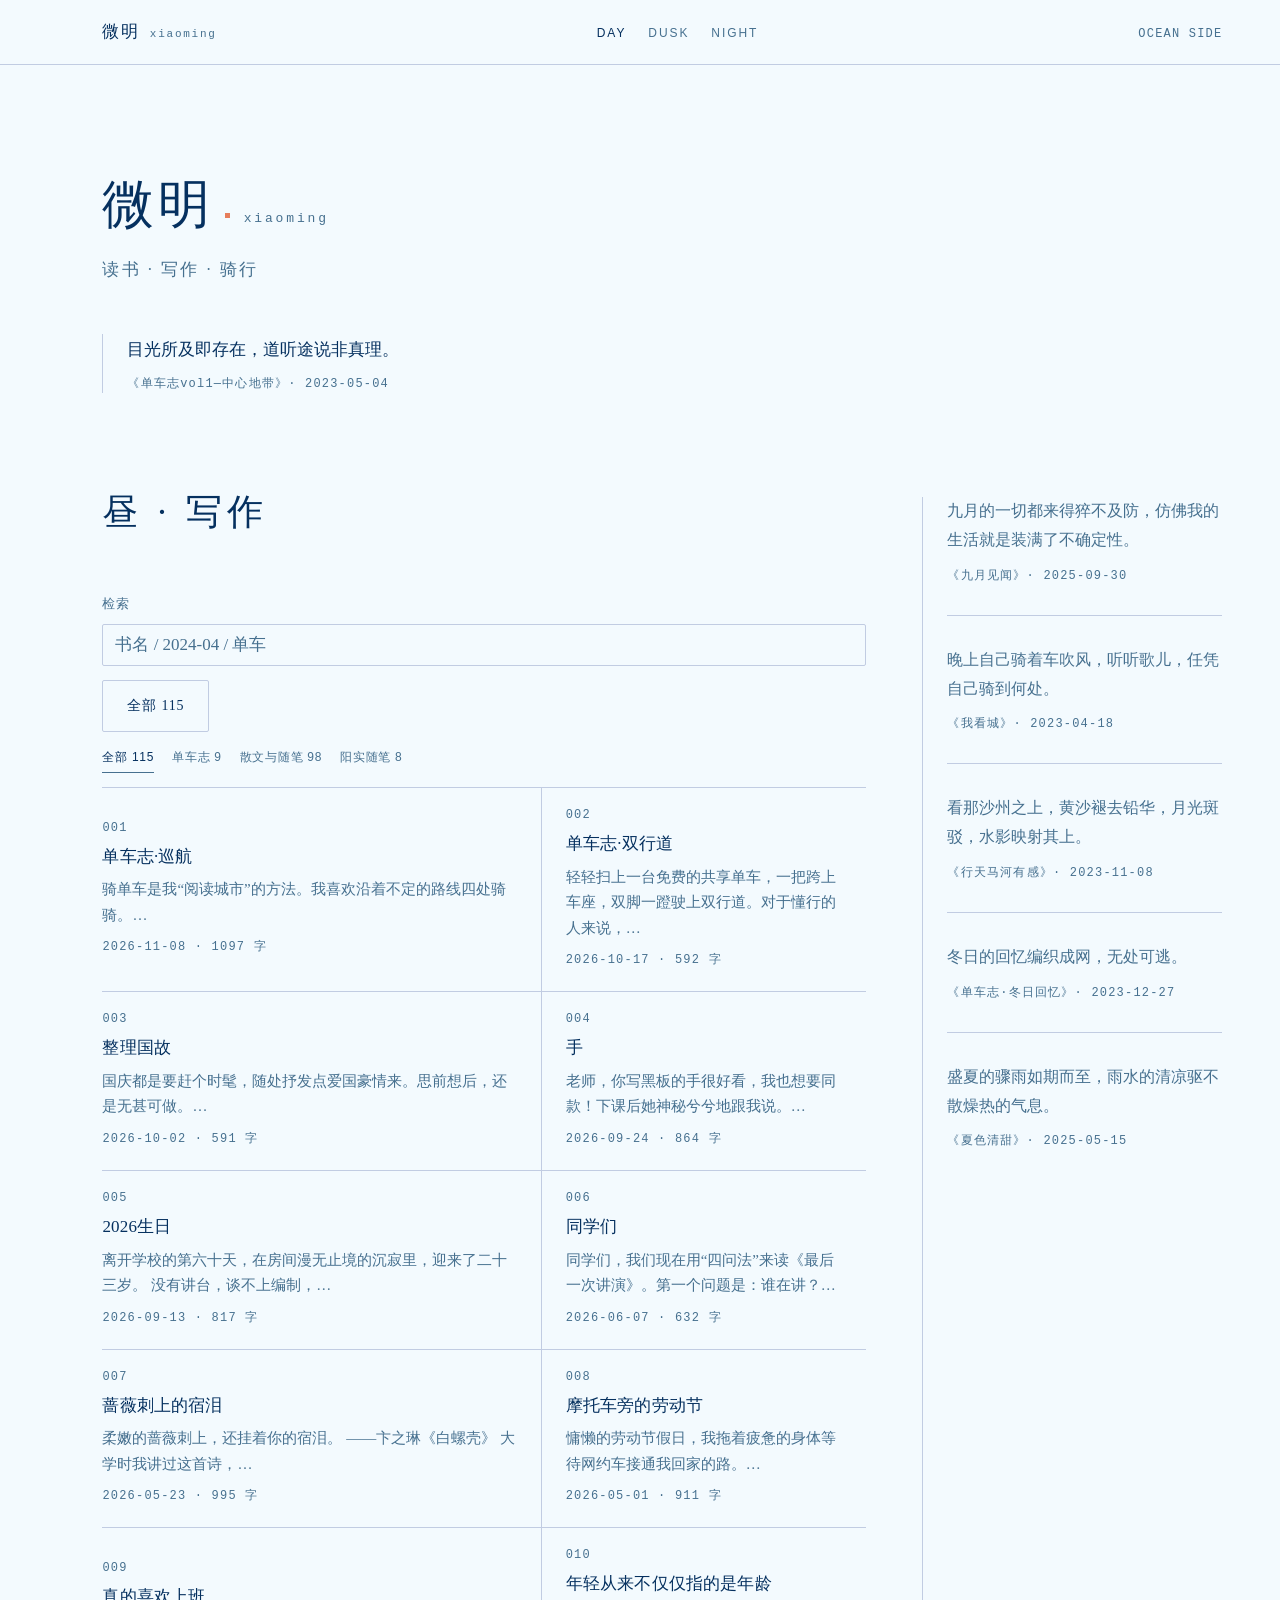
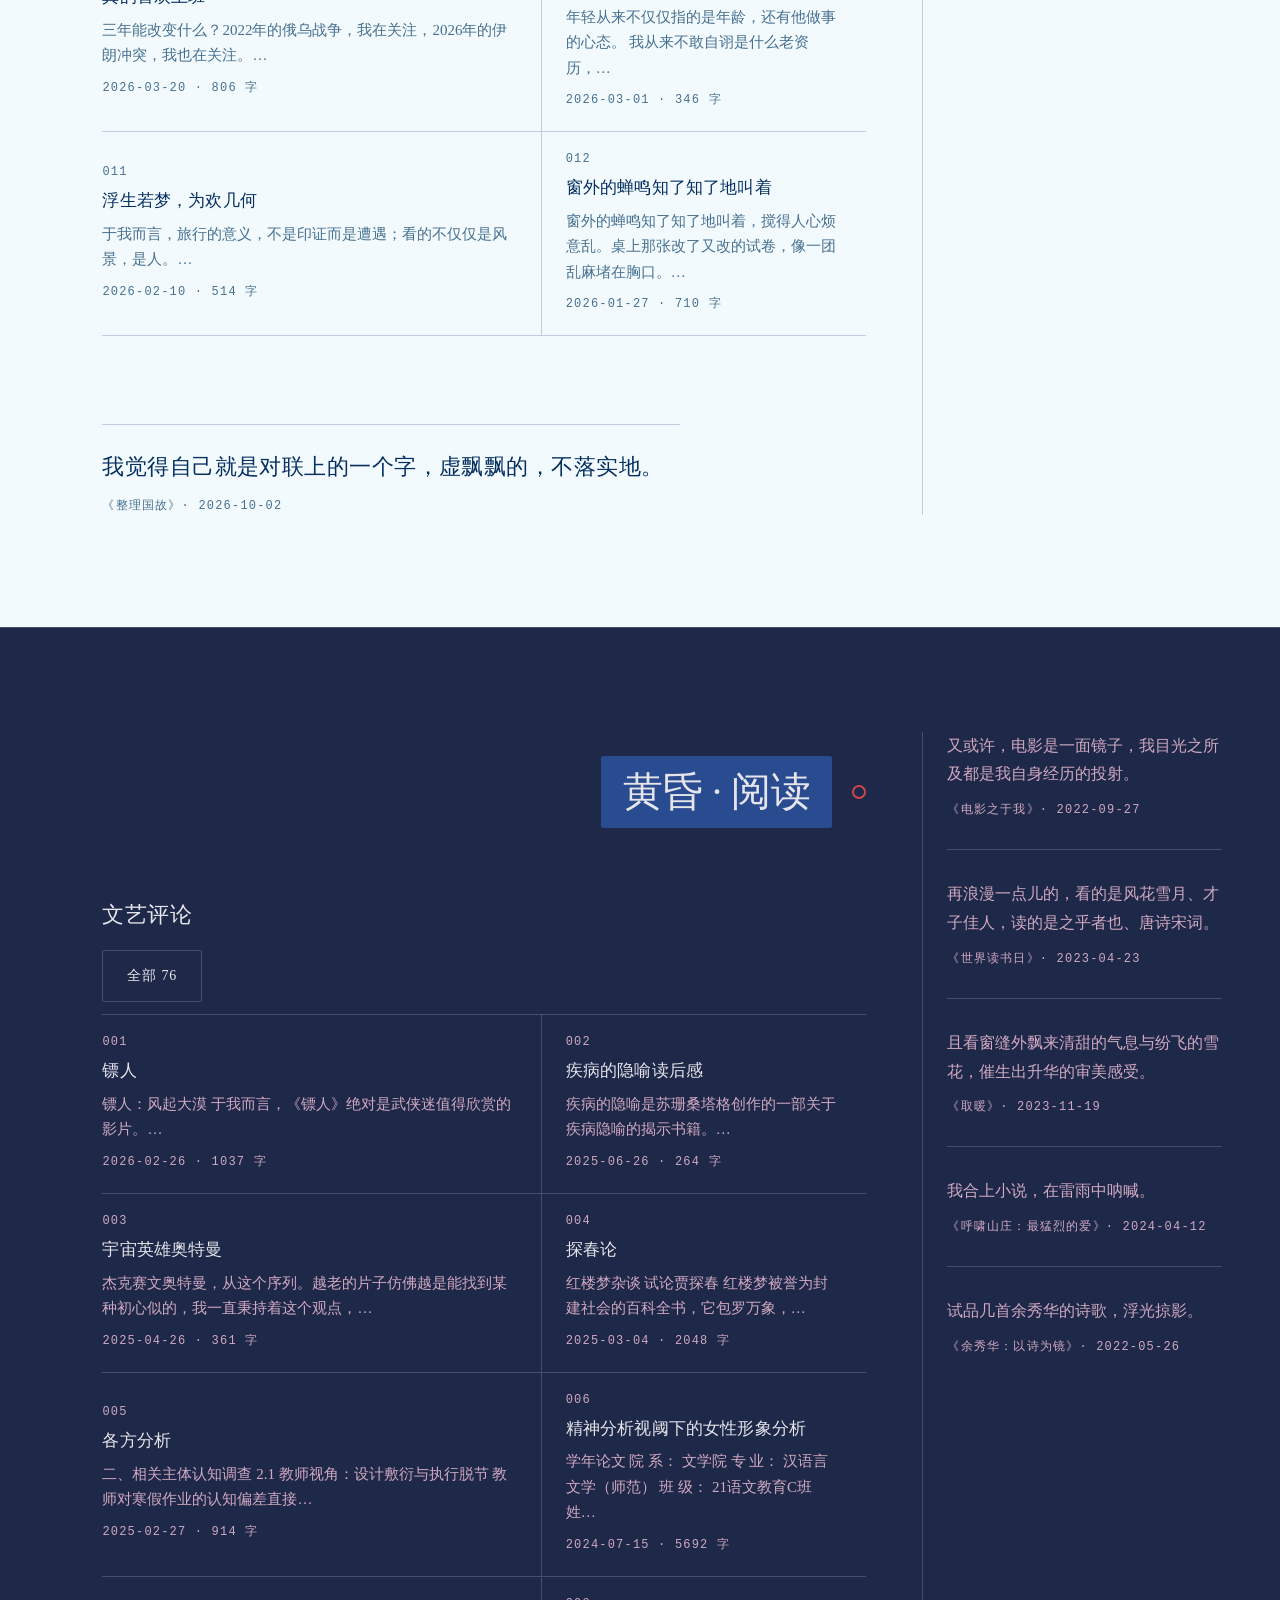
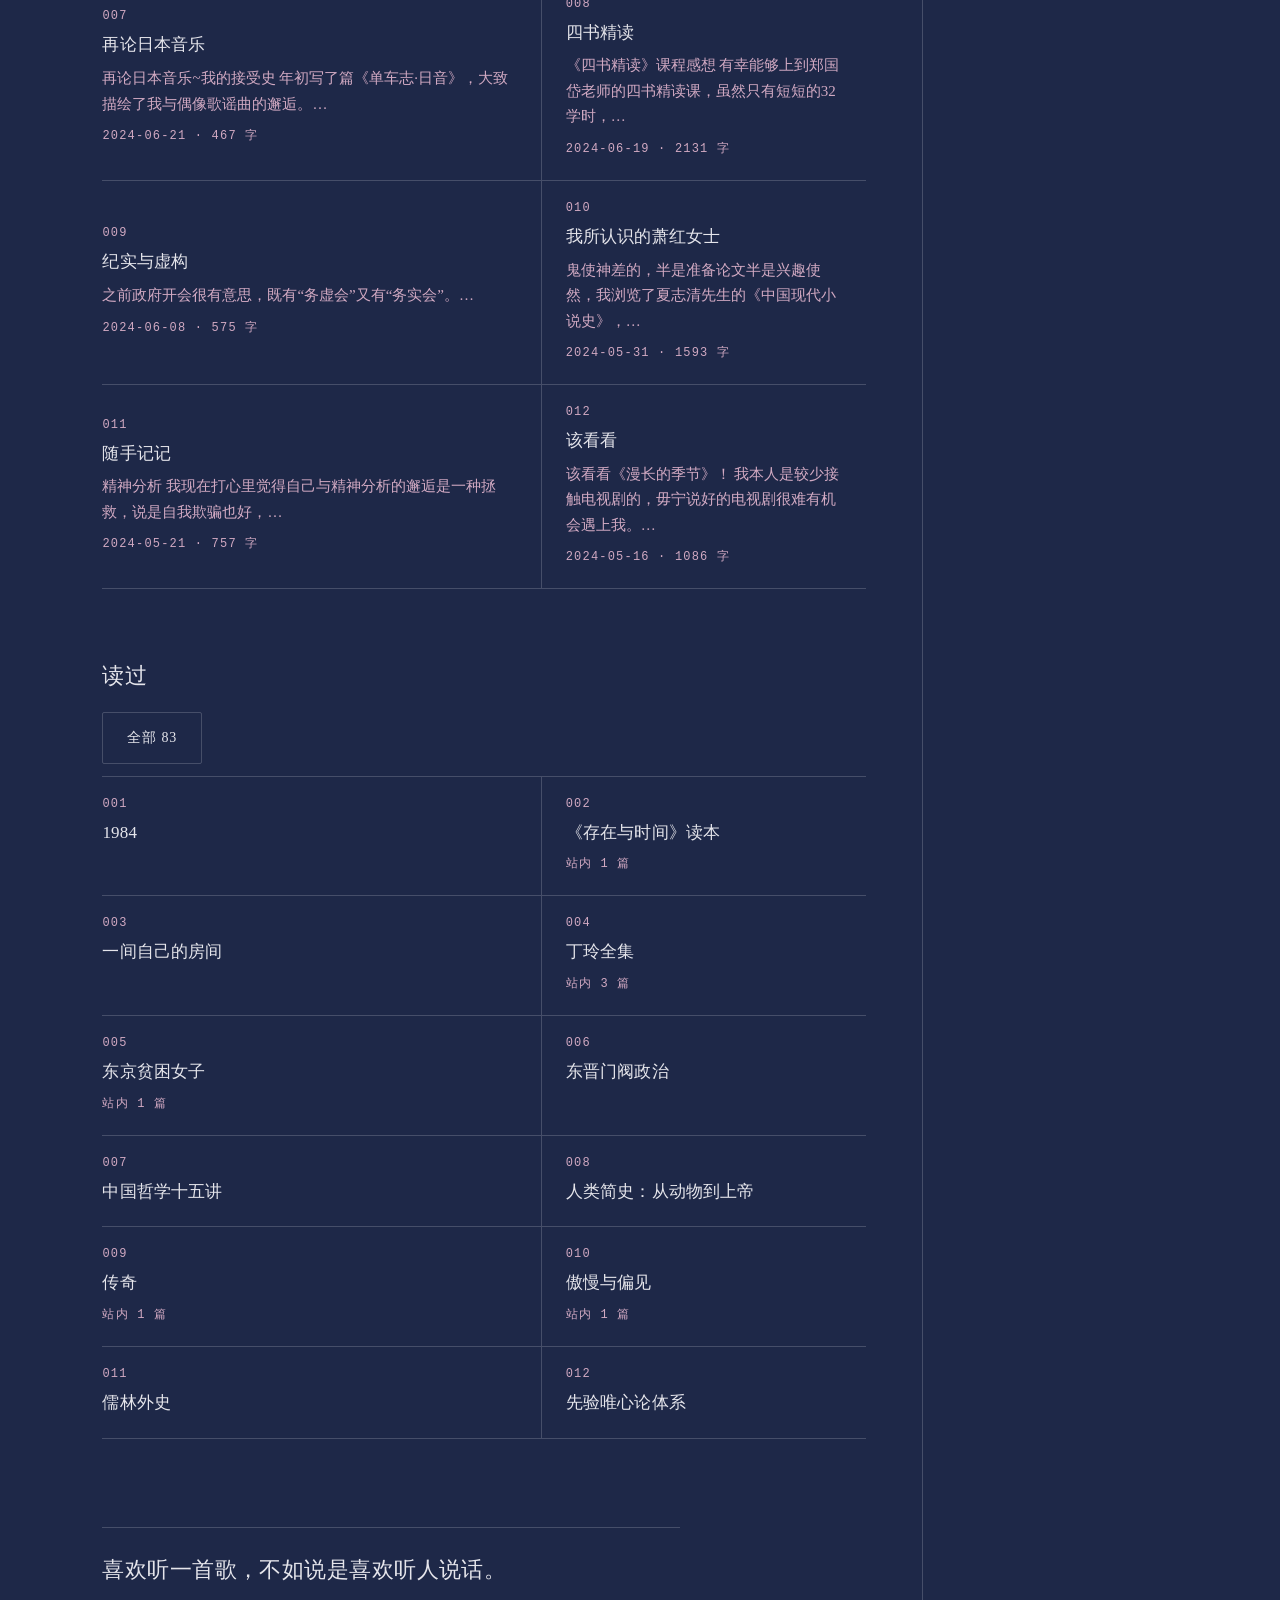
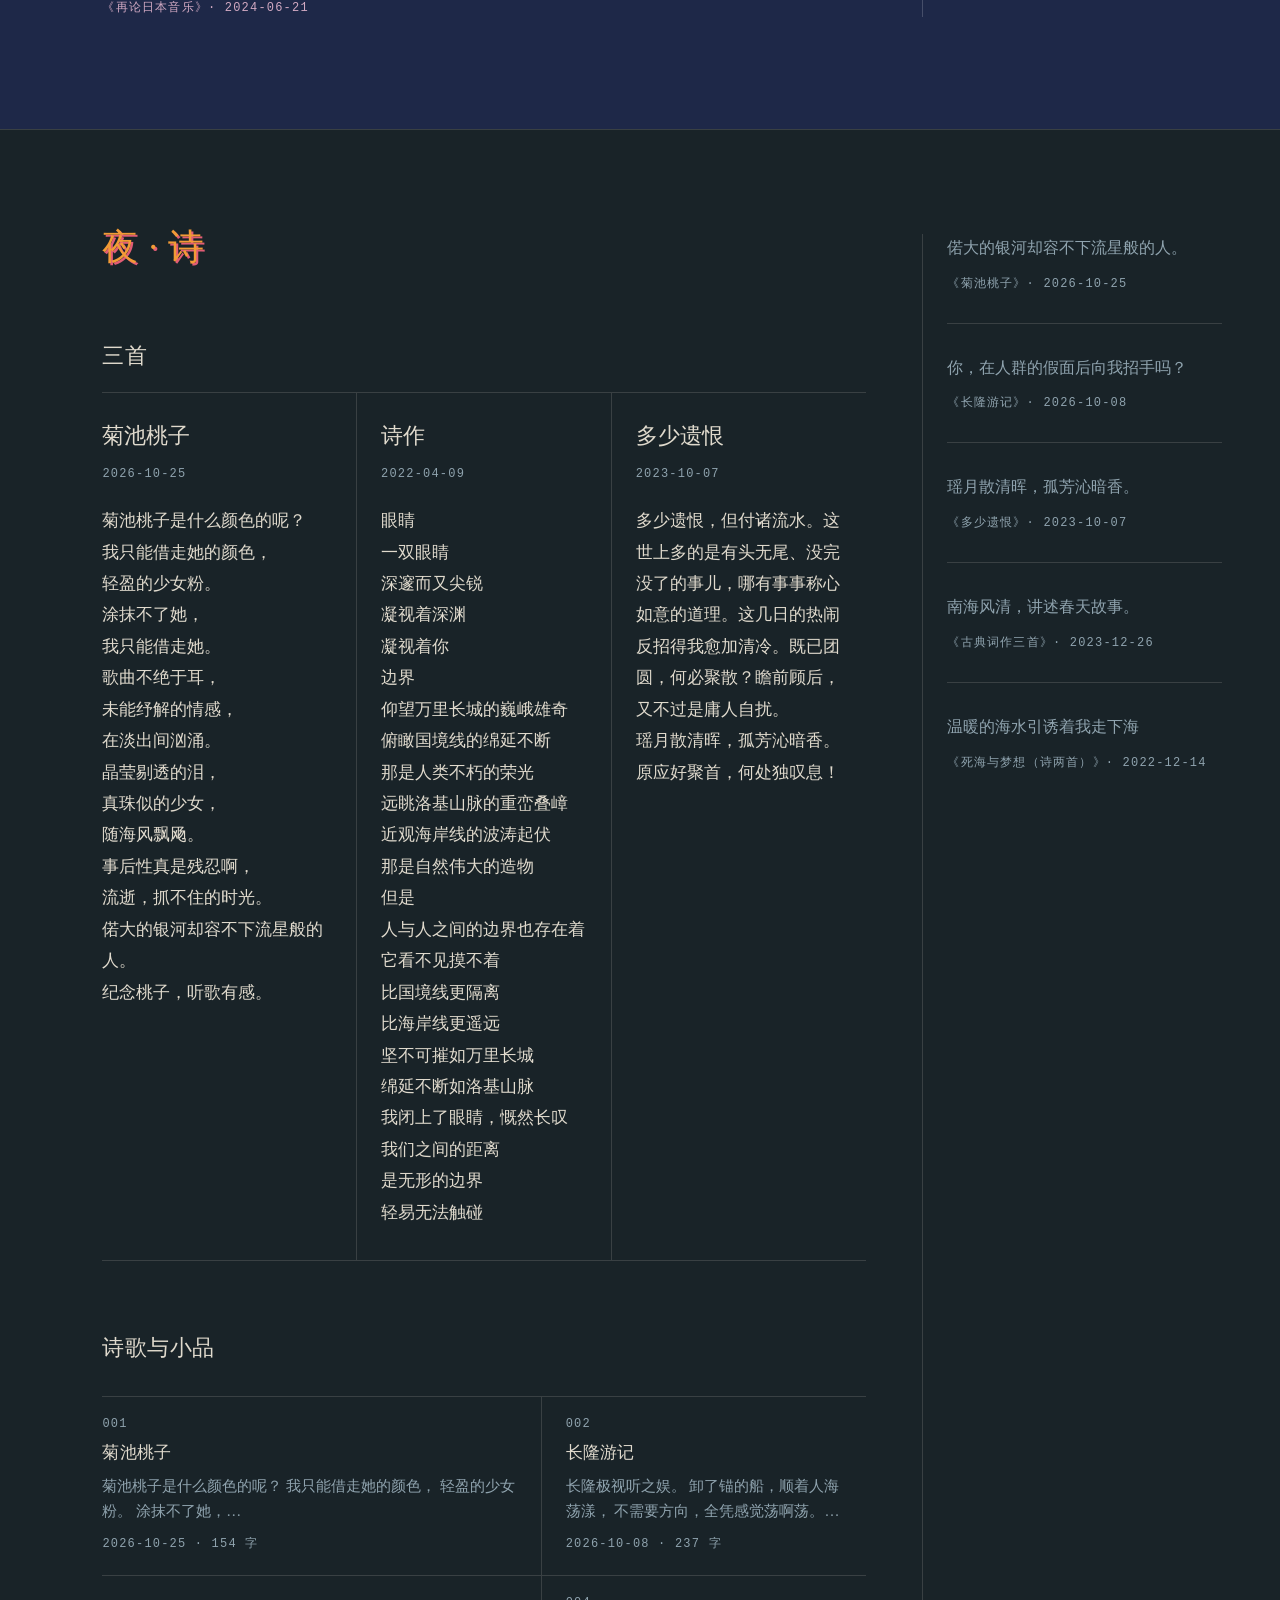
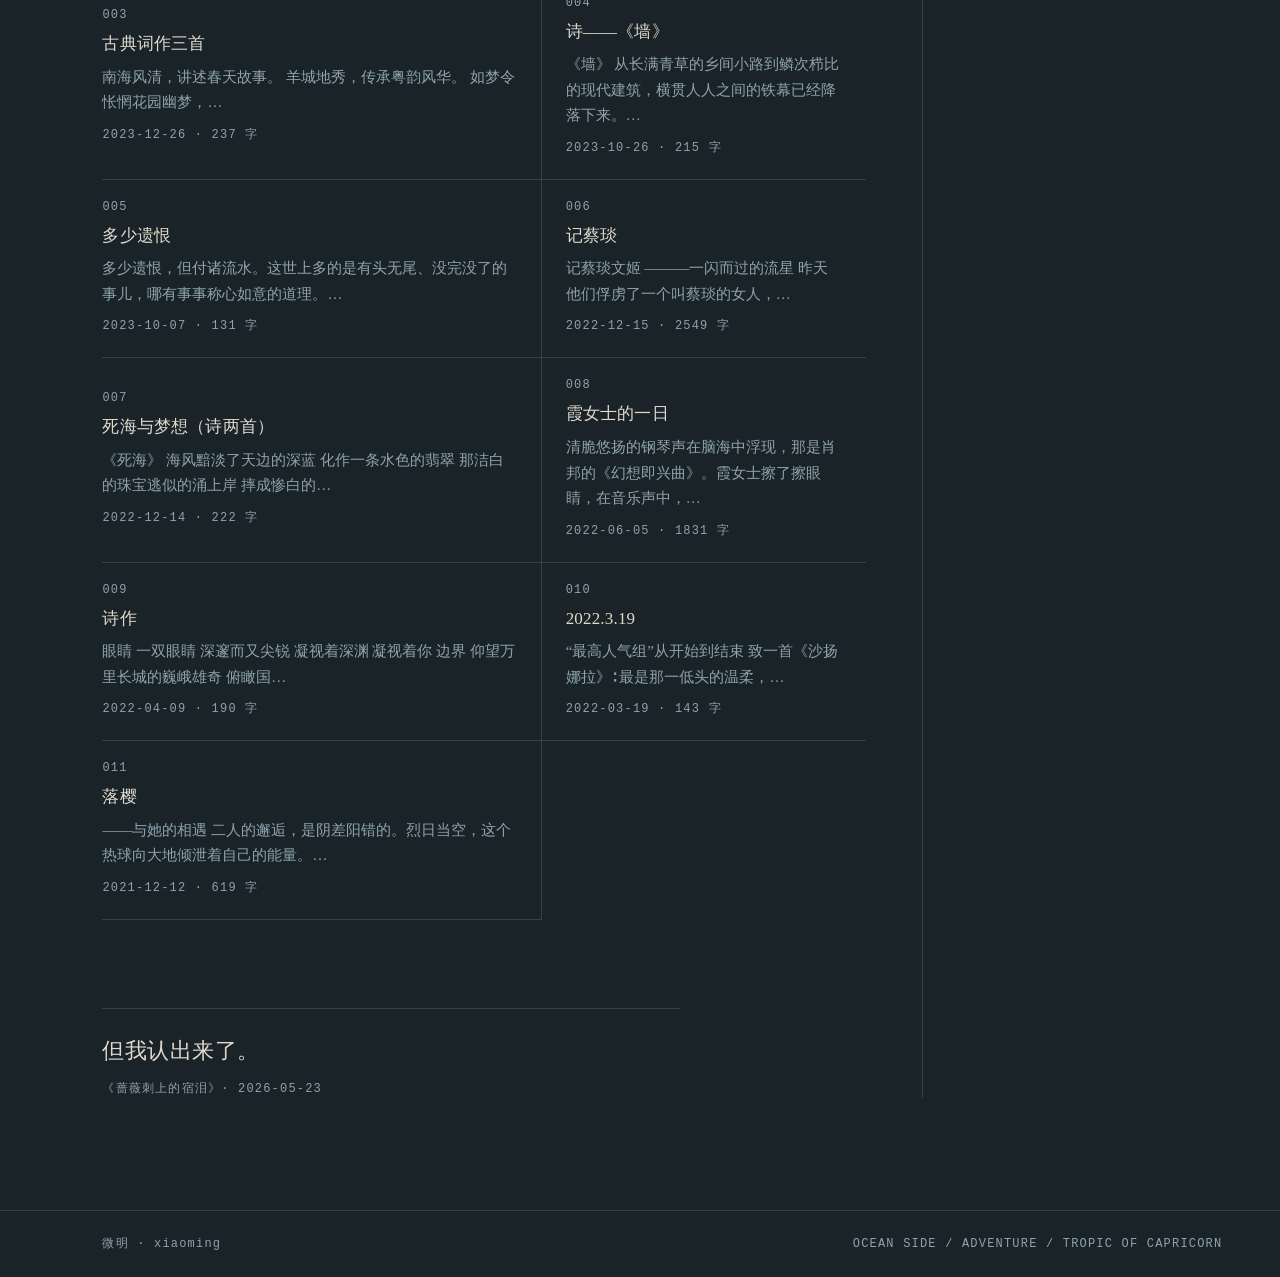
==== commit 35cddb4e: "Rename site to 微明 · xiaoming and fix search, book links, reader hash, and 404 paths" ====
--- a/index.html
+++ b/index.html
@@ -4,14 +4,18 @@
 <meta charset="utf-8">
 <meta name="viewport" content="width=device-width, initial-scale=1">
 <meta name="description" content="读书、写作与骑行。">
-<title>启蒙</title>
+<meta name="robots" content="noindex,nofollow,noarchive,noimageindex,noai,noimageai">
+<meta name="theme-color" content="#F3FAFE">
+<title>微明 · xiaoming</title>
+<link rel="icon" href="assets/favicon.svg" type="image/svg+xml">
+<link rel="apple-touch-icon" href="assets/apple-touch-icon.png">
 <link rel="stylesheet" href="assets/style.css">
 </head>
 <body data-album="day">
 
 <header id="site-header" data-album="day">
   <div class="wrap">
-    <a class="wordmark" href="#top">启蒙</a>
+    <a class="wordmark" href="#top">微明<span class="wm-en">xiaoming</span></a>
     <nav aria-label="段落导航">
       <a href="#day" data-nav="day" aria-current="page">Day</a>
       <a href="#dusk" data-nav="dusk">Dusk</a>
@@ -25,11 +29,13 @@
 
   <section class="band" id="top" data-band="day" data-album="day">
     <div class="wrap hero expose">
-      <h1>启蒙<span class="mark-day" aria-hidden="true"></span></h1>
+      <h1 class="site-title"><span class="title-zh">微明</span><span class="mark-day" aria-hidden="true"></span><span class="title-en">xiaoming</span></h1>
       <p class="tagline">读书 · 写作 · 骑行</p>
       <blockquote class="epigraph">
-        <p>目光所及即存在，道听途说非真理。</p>
-        <cite class="micro">《单车志vol1—中心地带》· 2023-05-04</cite>
+        <button type="button" class="quote-trigger" data-essay="day-008">
+          <span class="epigraph-line">目光所及即存在，道听途说非真理。</span>
+          <span class="epigraph-cite micro">《单车志vol1—中心地带》· 2023-05-04</span>
+        </button>
       </blockquote>
     </div>
 
@@ -44,15 +50,17 @@
           </div>
         </div>
         <div class="sheet-tools">
-          <span class="micro" id="search-status"></span>
+          <span class="micro" id="search-status" aria-live="polite"></span>
           <button class="btn btn-quiet" id="day-expand" type="button">全部</button>
         </div>
         <div class="filter-row" id="day-filters" aria-label="按类别筛选"></div>
         <div class="contact-sheet" id="sheet-day" aria-label="写作"></div>
 
         <div class="quote-tail">
-          <p class="quote">我觉得自己就是对联上的一个字，虚飘飘的，不落实地。</p>
-          <cite class="micro">《整理国故》· 2026-10-02</cite>
+          <button type="button" class="quote-trigger" data-essay="day-010">
+            <span class="quote">我觉得自己就是对联上的一个字，虚飘飘的，不落实地。</span>
+            <span class="quote-cite micro">《整理国故》· 2026-10-02</span>
+          </button>
         </div>
       </div>
       <aside class="margin-note" id="quotes-day" aria-label="摘句"></aside>
@@ -81,8 +89,10 @@
         <div class="contact-sheet" id="sheet-books" aria-label="书目"></div>
 
         <div class="quote-tail">
-          <p class="quote">喜欢听一首歌，不如说是喜欢听人说话。</p>
-          <cite class="micro">《再论日本音乐》· 2024-06-21</cite>
+          <button type="button" class="quote-trigger" data-essay="dusk-122">
+            <span class="quote">喜欢听一首歌，不如说是喜欢听人说话。</span>
+            <span class="quote-cite micro">《再论日本音乐》· 2024-06-21</span>
+          </button>
         </div>
       </div>
       <aside class="margin-note" id="quotes-dusk" aria-label="摘句"></aside>
@@ -105,8 +115,10 @@
         <div class="contact-sheet" id="sheet-night" aria-label="诗歌"></div>
 
         <div class="quote-tail">
-          <p class="quote">但我认出来了。</p>
-          <cite class="micro">《蔷薇刺上的宿泪》· 2026-05-23</cite>
+          <button type="button" class="quote-trigger" data-essay="day-013">
+            <span class="quote">但我认出来了。</span>
+            <span class="quote-cite micro">《蔷薇刺上的宿泪》· 2026-05-23</span>
+          </button>
         </div>
       </div>
       <aside class="margin-note" id="quotes-night" aria-label="摘句"></aside>
@@ -117,7 +129,7 @@
 
 <footer data-album="night">
   <div class="wrap">
-    <span class="micro">启蒙</span>
+    <span class="micro">微明 · xiaoming</span>
     <span class="micro">OCEAN SIDE / ADVENTURE / TROPIC OF CAPRICORN</span>
   </div>
 </footer>
@@ -125,8 +137,14 @@
 <div class="reader" id="reader" data-album="day" hidden role="dialog" aria-modal="true" aria-labelledby="reader-title">
   <div class="reader-bar">
     <div class="wrap">
-      <span class="micro" id="reader-album">OCEAN SIDE</span>
-      <button class="btn btn-quiet btn-label" id="reader-close" type="button">Close</button>
+      <div class="reader-bar-group">
+        <span class="micro" id="reader-album">OCEAN SIDE</span>
+        <button class="btn btn-quiet btn-label" id="reader-back" type="button" hidden>Back</button>
+      </div>
+      <div class="reader-bar-group">
+        <button class="btn btn-quiet btn-label" id="reader-copy" type="button">Link</button>
+        <button class="btn btn-quiet btn-label" id="reader-close" type="button">Close</button>
+      </div>
     </div>
   </div>
   <article class="reader-article wrap">
--- a/assets/style.css
+++ b/assets/style.css
@@ -22,8 +22,8 @@
   --night-signal: #F29B36;
   --night-second: #E15C75;
 
-  --display: "FZXiaoBiaoSong-B05S", "方正小标宋简体", "STSong", "Source Han Serif SC", "Noto Serif CJK SC", SimSun, serif;
-  --body: "STSong", "Songti SC", "Source Han Serif SC", "Noto Serif CJK SC", SimSun, serif;
+  --display: "FZXiaoBiaoSong-B05S", "方正小标宋简体", "Songti SC", "STSong", "Source Han Serif SC", "Noto Serif CJK SC", "Noto Serif SC", "思源宋体", "FangSong", SimSun, serif;
+  --body: "STSong", "Songti SC", "Source Han Serif SC", "Noto Serif CJK SC", "Noto Serif SC", "思源宋体", SimSun, serif;
   --label: "Helvetica Neue LT Pro", "Helvetica Neue", Arial, sans-serif;
   --mono: "IBM Plex Mono", "Cascadia Mono", Consolas, monospace;
 
@@ -31,6 +31,7 @@
   --fg: var(--day-ink);
   --fg-soft: var(--day-muted);
   --line: var(--day-mist);
+  --hover-bg: rgba(5, 48, 95, .055);
   --sig: var(--day-signal);
   --btn-bg: var(--day-ink);
   --btn-fg: var(--day-paper);
@@ -43,6 +44,7 @@
   --fg: var(--dusk-foam);
   --fg-soft: var(--dusk-lilac);
   --line: rgba(229, 229, 235, .20);
+  --hover-bg: rgba(229, 229, 235, .08);
   --sig: var(--dusk-signal);
   --btn-bg: var(--dusk-deep);
   --btn-fg: var(--dusk-foam);
@@ -55,6 +57,7 @@
   --fg: var(--night-cloud);
   --fg-soft: var(--night-muted);
   --line: rgba(224, 218, 205, .16);
+  --hover-bg: rgba(224, 218, 205, .07);
   --sig: var(--night-signal);
   --btn-bg: var(--night-signal);
   --btn-fg: var(--night-cabin);
@@ -135,12 +138,22 @@
   padding-block: 16px;
 }
 .wordmark {
+  display: inline-flex;
+  align-items: baseline;
+  gap: 10px;
   font-family: var(--display);
   font-size: 1.0625rem;
   letter-spacing: .10em;
   margin: 0;
   white-space: nowrap;
   text-decoration: none;
+}
+.wordmark .wm-en {
+  font-family: var(--mono);
+  font-size: .6875rem;
+  font-weight: 400;
+  letter-spacing: .16em;
+  color: var(--fg-soft);
 }
 nav { display: flex; gap: 22px; }
 nav a {
@@ -187,13 +200,43 @@
 }
 .q-item:last-child { border-bottom: 0; margin-bottom: 0; padding-bottom: 0; }
 .q-line {
+  display: block;
   margin: 0 0 12px;
   font-family: var(--body);
   font-size: 1rem;
   line-height: 1.8;
   color: var(--fg-soft);
-}
-.q-src { display: block; font-style: normal; white-space: nowrap; }
+  transition: color .18s cubic-bezier(.16, 1, .3, 1);
+}
+.q-src {
+  display: block;
+  font-style: normal;
+  overflow-wrap: anywhere;
+  transition: color .18s cubic-bezier(.16, 1, .3, 1);
+}
+
+.quote-trigger {
+  display: block;
+  width: 100%;
+  padding: 0;
+  border: 0;
+  background: transparent;
+  color: inherit;
+  text-align: left;
+  cursor: pointer;
+}
+.quote-trigger:hover .q-line,
+.quote-trigger:hover .q-src,
+.quote-trigger:hover .epigraph-cite,
+.quote-trigger:hover .quote-cite {
+  color: var(--fg);
+}
+.quote-trigger:hover .q-src,
+.quote-trigger:hover .epigraph-cite,
+.quote-trigger:hover .quote-cite {
+  text-decoration: underline;
+  text-underline-offset: 4px;
+}
 
 .band-head { margin-bottom: 56px; }
 
@@ -206,6 +249,21 @@
   letter-spacing: .04em;
   margin: 0 0 24px;
 }
+.hero h1.site-title {
+  display: flex;
+  align-items: baseline;
+  flex-wrap: wrap;
+  letter-spacing: .06em;
+  margin: 0 0 22px;
+}
+.site-title .title-en {
+  font-family: var(--mono);
+  font-size: .8125rem;
+  font-weight: 400;
+  line-height: 1.2;
+  letter-spacing: .22em;
+  color: var(--fg-soft);
+}
 .tagline {
   font-family: var(--display);
   font-size: 1.0625rem;
@@ -219,8 +277,15 @@
   border-left: 1px solid var(--line);
   max-width: 30em;
 }
-.epigraph p { margin: 0; }
-.epigraph cite { display: block; margin-top: 10px; font-style: normal; }
+.epigraph p,
+.epigraph-line { display: block; margin: 0; }
+.epigraph cite,
+.epigraph-cite {
+  display: block;
+  margin-top: 10px;
+  font-style: normal;
+  transition: color .18s cubic-bezier(.16, 1, .3, 1);
+}
 
 .ttl { font-family: var(--display); font-weight: 500; margin: 0; }
 .ttl-day {
@@ -261,9 +326,12 @@
   cursor: pointer;
   background: transparent;
   color: var(--fg);
+  text-decoration: none;
+  display: inline-block;
   transition: border-color .18s cubic-bezier(.16, 1, .3, 1),
               background-color .18s cubic-bezier(.16, 1, .3, 1);
 }
+.btn[hidden] { display: none; }
 .btn-primary { background: var(--btn-bg); color: var(--btn-fg); border-color: var(--btn-bg); }
 [data-album="dusk"] .btn-primary { border-color: var(--fg-soft); }
 .btn-primary:hover { border-color: var(--fg); }
@@ -293,8 +361,13 @@
   vertical-align: 4px;
   margin-left: 12px;
 }
-
-.field-row { display: flex; gap: 12px; flex-wrap: wrap; align-items: flex-end; }
+.site-title .mark-day {
+  flex: none;
+  margin: 0 14px 0 12px;
+  transform: translateY(-4px);
+}
+
+.field-row { display: flex; gap: 12px; flex-wrap: wrap; align-items: flex-end; margin-bottom: 14px; }
 .field { flex: 1 1 320px; }
 input[type="search"] {
   width: 100%;
@@ -327,6 +400,7 @@
   margin: 0;
 }
 .sheet-tools { display: flex; justify-content: flex-start; align-items: baseline; gap: 24px; flex-wrap: wrap; margin-bottom: 12px; }
+.sheet-tools .micro:empty { display: none; }
 .filter-row { display: flex; flex-wrap: wrap; gap: 4px 18px; margin: 0 0 14px; }
 .filter-btn {
   font-family: var(--label);
@@ -363,7 +437,9 @@
   cursor: pointer;
 }
 .cs-item:nth-child(2n) { border-right: 0; padding-left: 24px; }
-.cs-item:hover { background: var(--line); }
+.cs-item:hover { background: var(--hover-bg); }
+.cs-item.cs-static { cursor: default; }
+.cs-item.cs-static:hover { background: transparent; }
 .cs-item .cs-no { display: block; margin-bottom: 8px; }
 .cs-item .cs-title {
   display: block;
@@ -388,6 +464,18 @@
   padding: 24px 0;
   border-bottom: 1px solid var(--line);
 }
+.status-jump {
+  background: none;
+  border: 0;
+  padding: 0;
+  font: inherit;
+  letter-spacing: inherit;
+  color: var(--fg);
+  text-decoration: underline;
+  text-underline-offset: 3px;
+  cursor: pointer;
+}
+.status-jump:hover { opacity: .75; }
 
 .verse-set { display: grid; grid-template-columns: repeat(3, minmax(0, 1fr)); border-top: 1px solid var(--line); }
 .verse-card { padding: 28px 24px 32px; border-bottom: 1px solid var(--line); border-right: 1px solid var(--line); }
@@ -404,6 +492,7 @@
   max-width: 34em;
 }
 .quote-tail .quote {
+  display: block;
   font-family: var(--display);
   font-weight: 500;
   font-size: 1.375rem;
@@ -411,7 +500,12 @@
   letter-spacing: .02em;
   margin: 0 0 12px;
 }
-.quote-tail cite { font-style: normal; }
+.quote-tail cite,
+.quote-tail .quote-cite {
+  display: block;
+  font-style: normal;
+  transition: color .18s cubic-bezier(.16, 1, .3, 1);
+}
 
 footer { border-top: 1px solid var(--line); background: var(--bg); color: var(--fg); }
 footer .wrap { display: flex; justify-content: space-between; gap: 16px; flex-wrap: wrap; padding-block: 24px; }
@@ -437,6 +531,11 @@
   align-items: center;
   gap: 16px;
   padding-block: 12px;
+}
+.reader-bar-group {
+  display: flex;
+  align-items: center;
+  gap: 10px;
 }
 .reader-article { padding-block: 64px 128px; }
 .reader-article .r-head { border-bottom: 1px solid var(--line); padding-bottom: 24px; margin-bottom: 40px; }
@@ -506,9 +605,12 @@
   .band { padding-block: 64px 72px; }
   .hero { padding-block: 64px 56px; }
   .hero h1 { font-size: 2rem; }
+  .hero h1.site-title { font-size: 2.25rem; }
+  .site-title .title-en { font-size: .75rem; letter-spacing: .18em; }
   .ttl-day { font-size: 2rem; max-width: none; }
   .ttl-dusk { font-size: 2rem; }
   .ttl-night { font-size: 2rem; }
+  .reader-bar .btn { padding: 8px 14px; }
   .reader-article h2 { font-size: 1.75rem; }
   .verse-set { grid-template-columns: 1fr; }
   .verse-card,
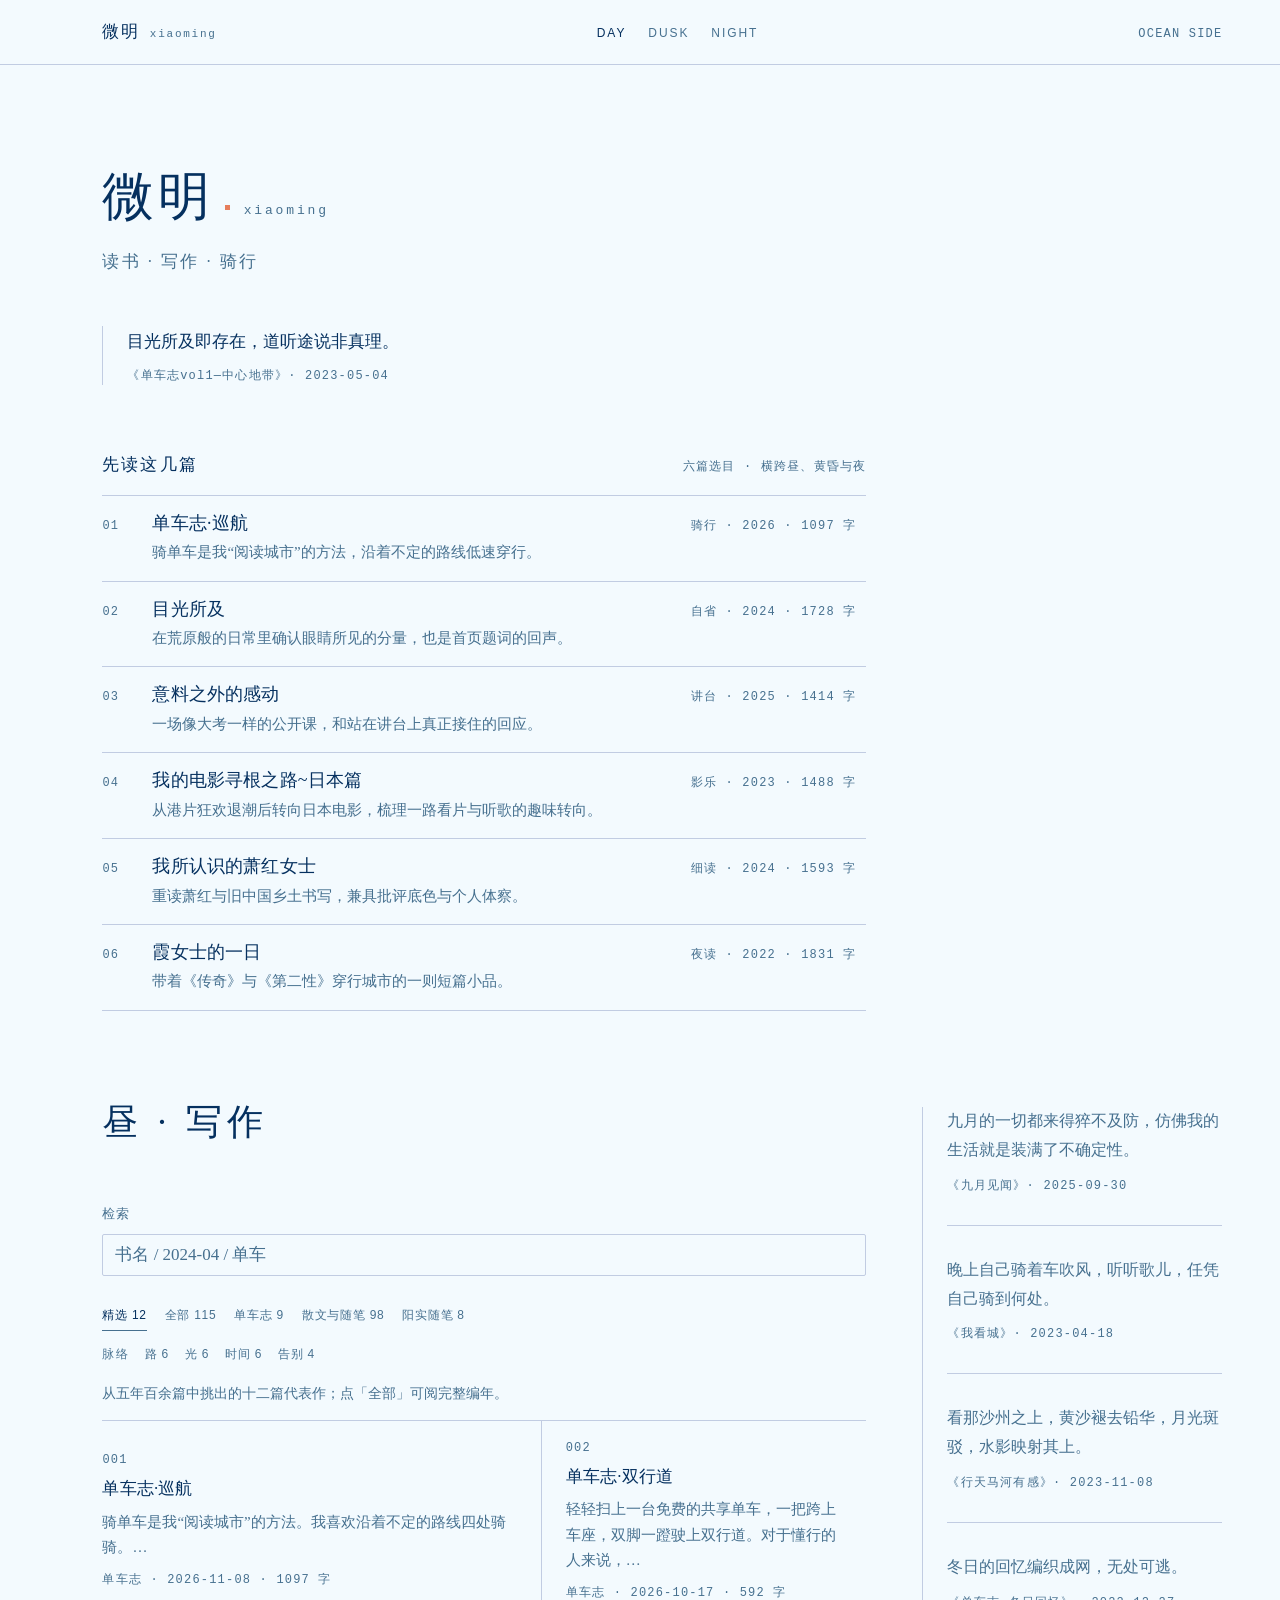
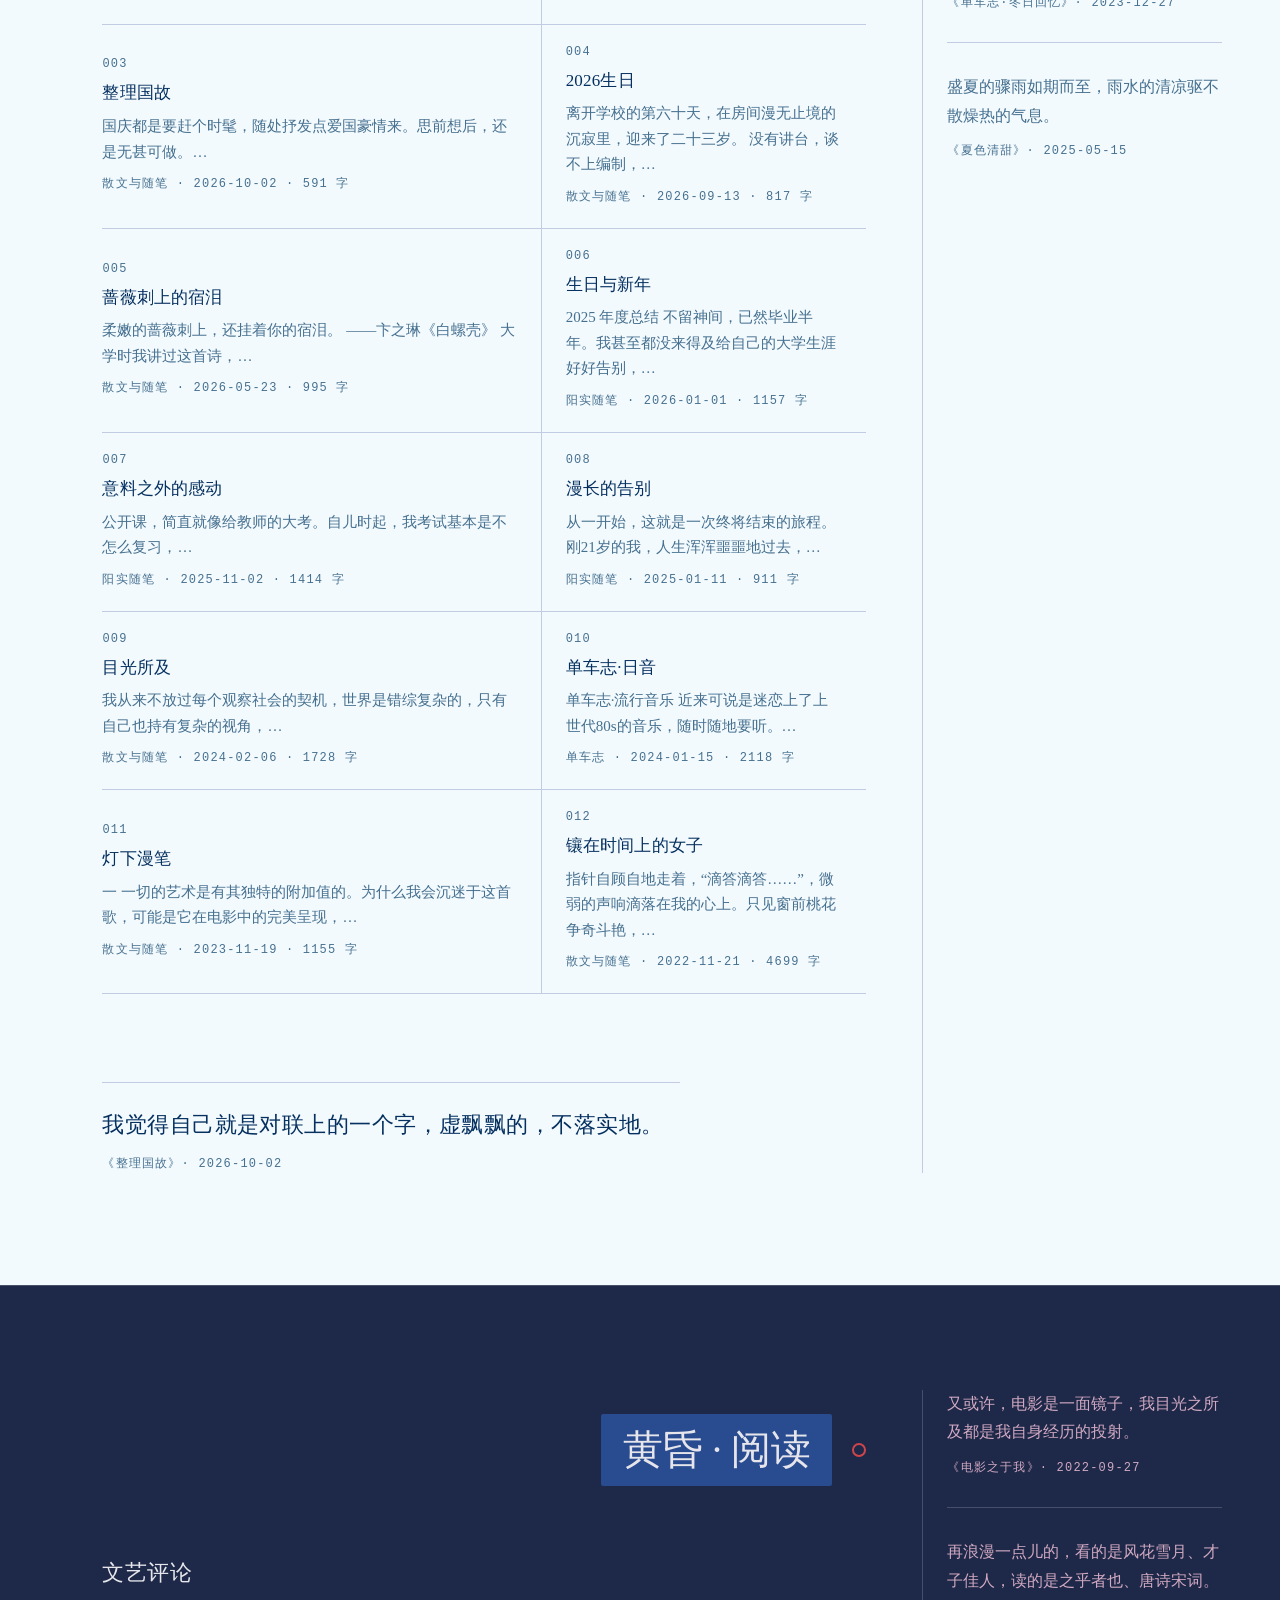
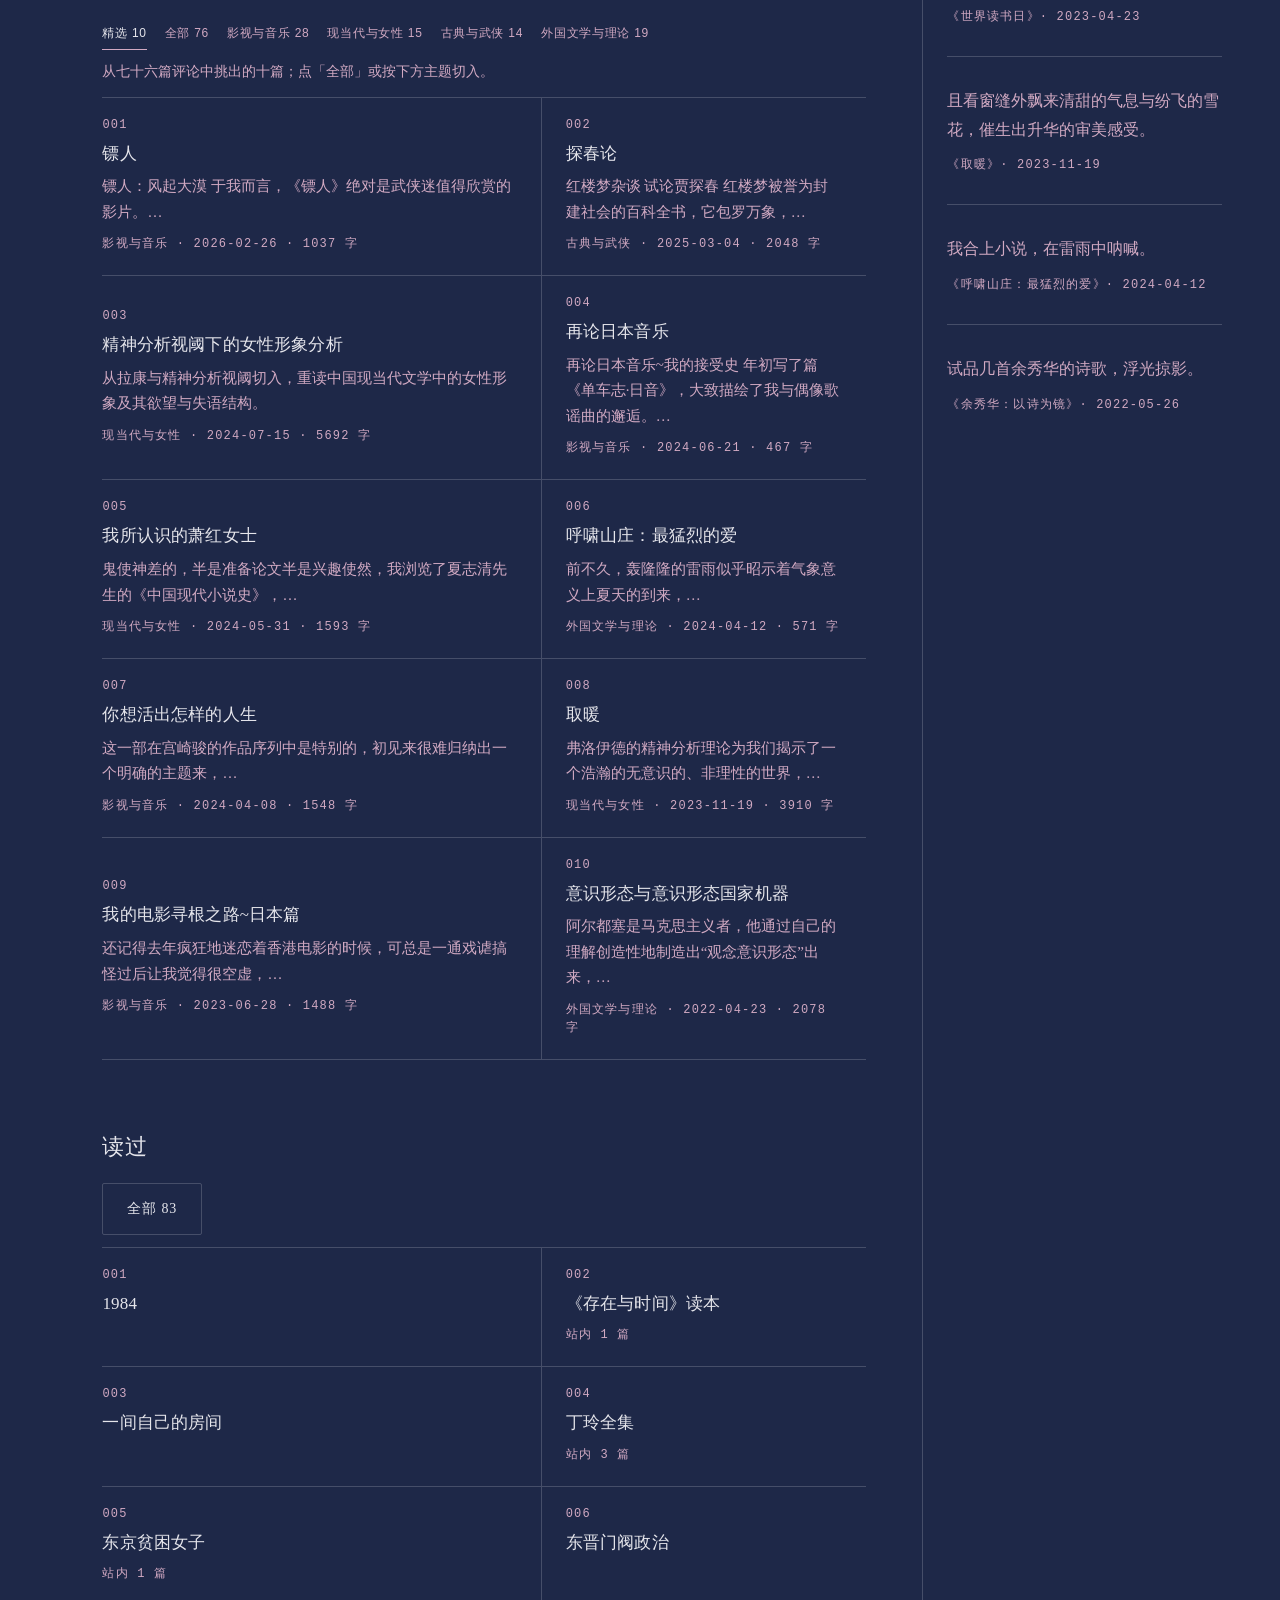
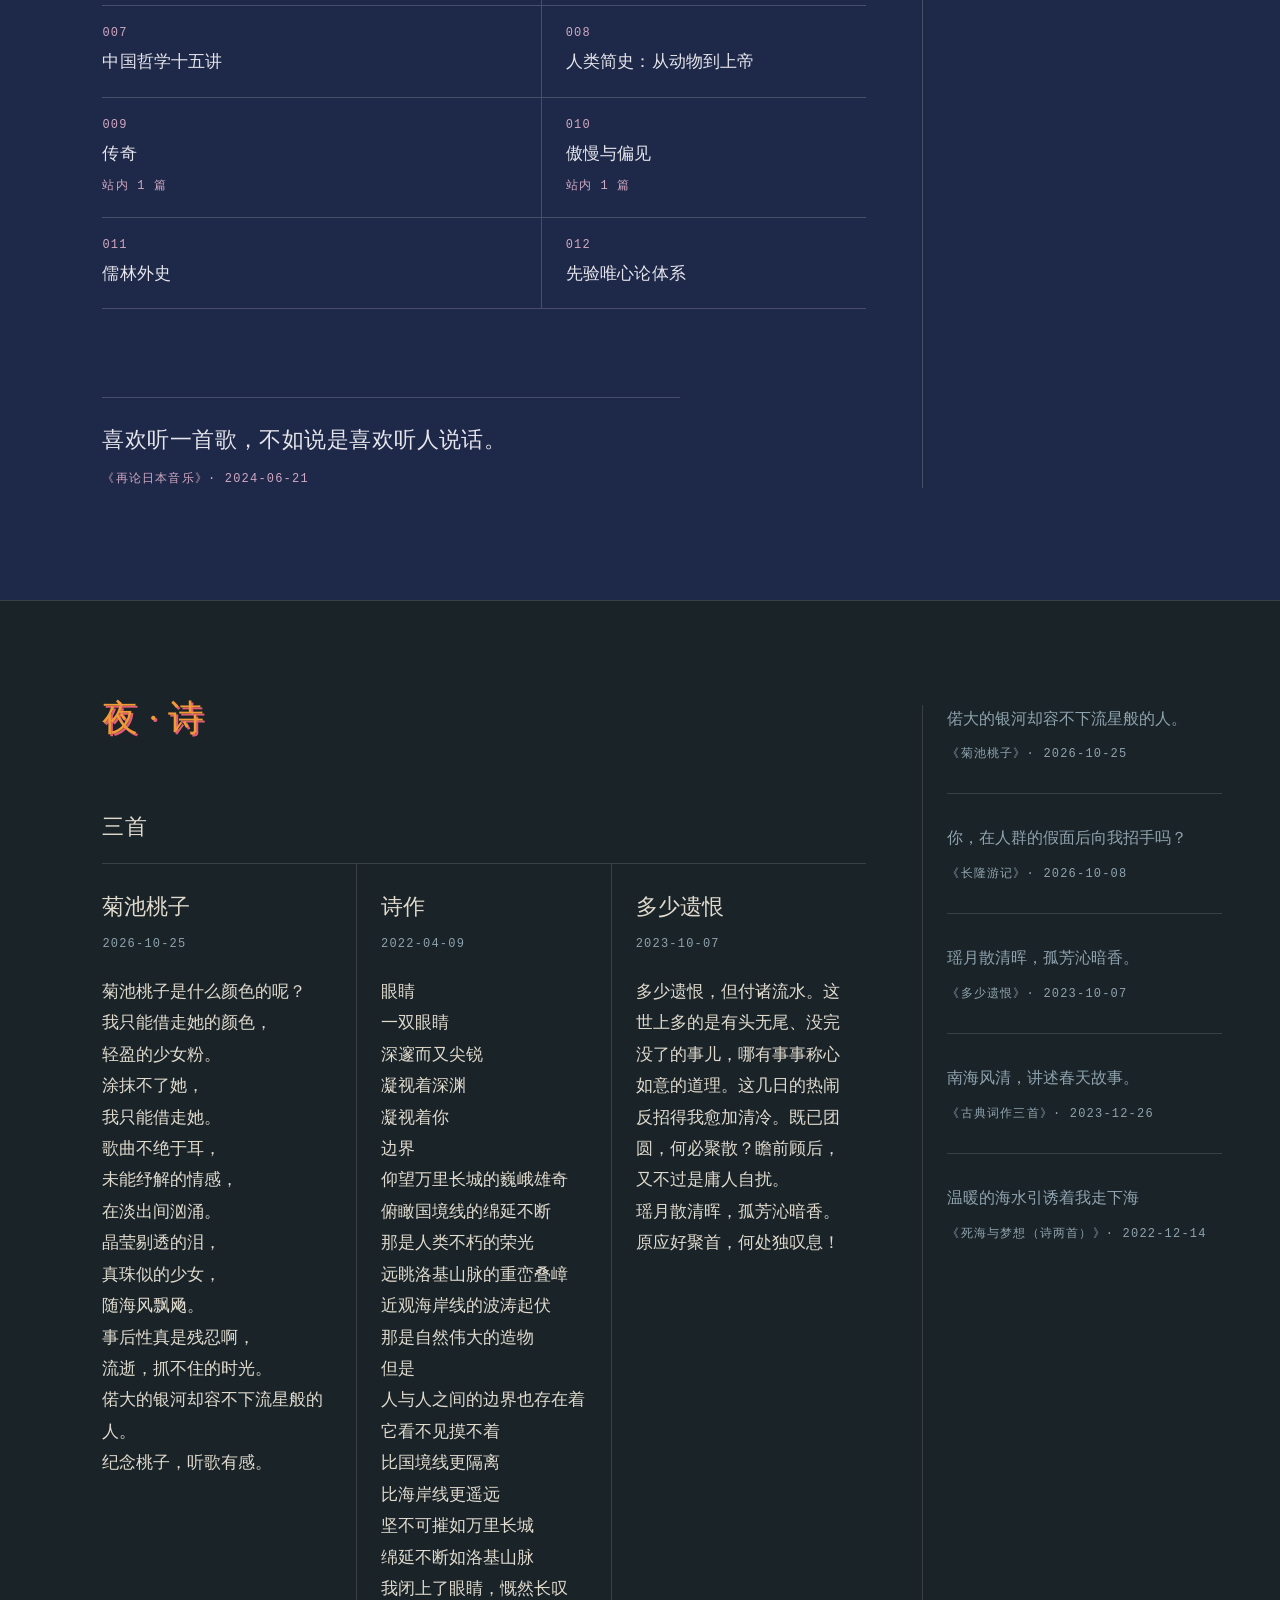
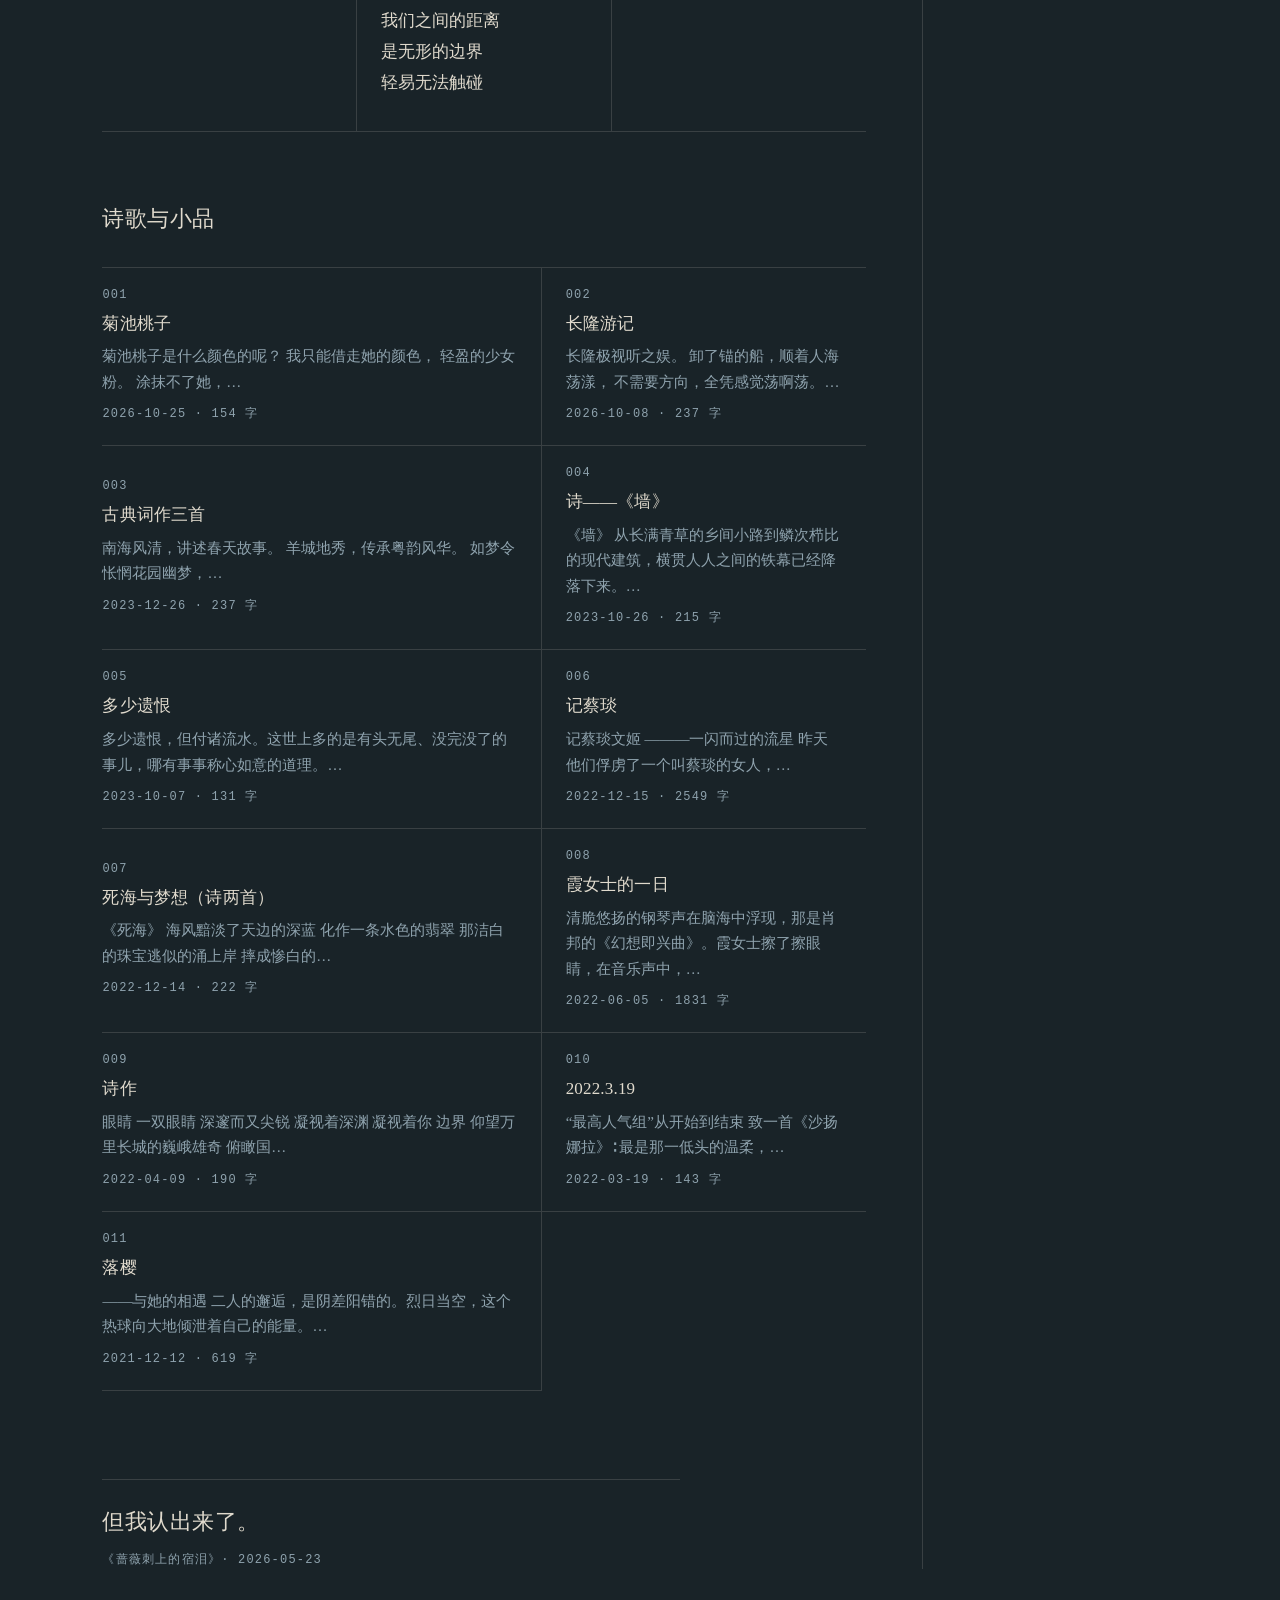
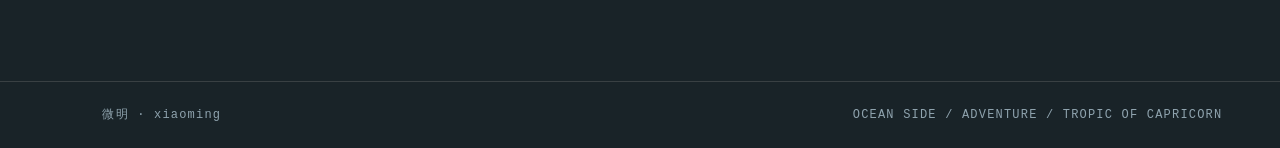
==== commit c01de200: "Add curated front-page spotlight, Day/Dusk featured views, 4 thematic threads, Dusk subtopics, and r" ====
--- a/index.html
+++ b/index.html
@@ -39,6 +39,14 @@
       </blockquote>
     </div>
 
+    <div class="wrap spotlight-wrap" aria-labelledby="spotlight-heading">
+      <div class="spotlight-head">
+        <h2 id="spotlight-heading">先读这几篇</h2>
+        <span class="micro">六篇选目 · 横跨昼、黄昏与夜</span>
+      </div>
+      <div class="spotlight-list" id="spotlight"></div>
+    </div>
+
     <div class="wrap band-grid" id="day">
       <div class="main-col">
         <div class="band-head"><h2 class="ttl ttl-day">昼 · 写作</h2></div>
@@ -54,6 +62,8 @@
           <button class="btn btn-quiet" id="day-expand" type="button">全部</button>
         </div>
         <div class="filter-row" id="day-filters" aria-label="按类别筛选"></div>
+        <div class="thread-row" id="day-threads" aria-label="按专题脉络阅读"></div>
+        <p class="view-caption" id="day-caption"></p>
         <div class="contact-sheet" id="sheet-day" aria-label="写作"></div>
 
         <div class="quote-tail">
@@ -79,6 +89,8 @@
           <span class="micro" id="dusk-status"></span>
           <button class="btn btn-quiet" id="dusk-expand" type="button">全部</button>
         </div>
+        <div class="filter-row" id="dusk-filters" aria-label="按评论主题筛选"></div>
+        <p class="view-caption" id="dusk-caption"></p>
         <div class="contact-sheet" id="sheet-dusk" aria-label="文艺评论"></div>
 
         <div class="sec-head"><h3>读过</h3></div>
@@ -153,6 +165,7 @@
       <div class="r-meta" id="reader-meta"></div>
     </div>
     <div class="r-body" id="reader-body"></div>
+    <div class="series-nav" id="reader-series" hidden></div>
     <div class="echo" id="reader-echo"></div>
   </article>
 </div>
--- a/assets/style.css
+++ b/assets/style.css
@@ -240,7 +240,68 @@
 
 .band-head { margin-bottom: 56px; }
 
-.hero { padding-block: 112px 96px; }
+.hero { padding-block: 104px 64px; }
+.spotlight-wrap {
+  margin-bottom: 88px;
+}
+.spotlight-head {
+  display: flex;
+  align-items: baseline;
+  justify-content: space-between;
+  gap: 16px;
+  flex-wrap: wrap;
+  max-width: 764px;
+  margin-bottom: 14px;
+}
+.spotlight-head h2 {
+  font-family: var(--display);
+  font-weight: 500;
+  font-size: 1.0625rem;
+  letter-spacing: .12em;
+  margin: 0;
+  color: var(--fg);
+}
+.spotlight-list {
+  max-width: 764px;
+  border-top: 1px solid var(--line);
+}
+.toc-row {
+  display: grid;
+  grid-template-columns: 34px minmax(0, 1fr) auto;
+  gap: 4px 16px;
+  align-items: baseline;
+  width: 100%;
+  padding: 15px 10px 16px 0;
+  border: 0;
+  border-bottom: 1px solid var(--line);
+  background: transparent;
+  color: var(--fg);
+  text-align: left;
+  cursor: pointer;
+  transition: background-color .18s cubic-bezier(.16, 1, .3, 1);
+}
+.toc-row:hover { background: var(--hover-bg); }
+.toc-no { grid-column: 1; }
+.toc-title {
+  grid-column: 2;
+  font-family: var(--display);
+  font-size: 1.125rem;
+  font-weight: 500;
+  line-height: 1.4;
+  letter-spacing: .01em;
+}
+.toc-meta {
+  grid-column: 3;
+  white-space: nowrap;
+  text-align: right;
+}
+.toc-note {
+  grid-column: 2 / span 2;
+  font-family: var(--body);
+  font-size: .9375rem;
+  line-height: 1.65;
+  color: var(--fg-soft);
+}
 .hero h1 {
   font-family: var(--display);
   font-weight: 500;
@@ -401,7 +462,7 @@
 }
 .sheet-tools { display: flex; justify-content: flex-start; align-items: baseline; gap: 24px; flex-wrap: wrap; margin-bottom: 12px; }
 .sheet-tools .micro:empty { display: none; }
-.filter-row { display: flex; flex-wrap: wrap; gap: 4px 18px; margin: 0 0 14px; }
+.filter-row { display: flex; flex-wrap: wrap; gap: 4px 18px; margin: 0 0 10px; }
 .filter-btn {
   font-family: var(--label);
   font-size: .75rem;
@@ -417,6 +478,32 @@
 .filter-btn:hover { color: var(--fg); }
 .filter-btn[aria-pressed="true"] { color: var(--fg); border-bottom-color: var(--fg-soft); }
 
+.thread-row {
+  display: flex;
+  flex-wrap: wrap;
+  align-items: baseline;
+  gap: 4px 16px;
+  margin: 0 0 12px;
+}
+.thread-label {
+  font-family: var(--display);
+  font-size: .75rem;
+  letter-spacing: .10em;
+  color: var(--fg-soft);
+}
+.thread-btn[aria-pressed="true"] {
+  color: var(--fg);
+  border-bottom-color: var(--sig);
+}
+.view-caption {
+  margin: 0 0 14px;
+  font-family: var(--body);
+  font-size: .875rem;
+  line-height: 1.65;
+  color: var(--fg-soft);
+}
+.view-caption:empty { display: none; }
+
 /* 不等宽两列，行高由内容决定，不齐 */
 .contact-sheet {
   display: grid;
@@ -441,6 +528,14 @@
 .cs-item.cs-static { cursor: default; }
 .cs-item.cs-static:hover { background: transparent; }
 .cs-item .cs-no { display: block; margin-bottom: 8px; }
+.pick-dot {
+  display: inline-block;
+  width: 4px;
+  height: 4px;
+  background: var(--sig);
+  vertical-align: 2px;
+  margin-left: 8px;
+}
 .cs-item .cs-title {
   display: block;
   font-family: var(--display);
@@ -566,8 +661,24 @@
 .r-body strong { font-weight: 700; }
 .r-body code { font-family: var(--mono); font-size: .875em; }
 
+.series-nav {
+  margin-top: 56px;
+  padding-top: 20px;
+  border-top: 1px solid var(--line);
+  max-width: 40em;
+}
+.series-nav[hidden] { display: none; }
+.series-nav .micro { display: block; }
+.series-nav-row {
+  display: flex;
+  flex-wrap: wrap;
+  align-items: center;
+  gap: 10px 14px;
+  margin-top: 12px;
+}
+
 .echo {
-  margin-top: 64px;
+  margin-top: 48px;
   padding-top: 24px;
   border-top: 1px solid var(--line);
   max-width: 40em;
@@ -603,7 +714,11 @@
 @media (max-width: 720px) {
   .wrap { margin-left: 24px; margin-right: 24px; max-width: none; }
   .band { padding-block: 64px 72px; }
-  .hero { padding-block: 64px 56px; }
+  .hero { padding-block: 64px 44px; }
+  .spotlight-wrap { margin-bottom: 64px; }
+  .toc-row { grid-template-columns: 28px minmax(0, 1fr); gap: 3px 10px; padding-right: 0; }
+  .toc-meta { grid-column: 2; grid-row: 3; text-align: left; margin-top: 4px; }
+  .toc-note { grid-column: 2; grid-row: 2; }
   .hero h1 { font-size: 2rem; }
   .hero h1.site-title { font-size: 2.25rem; }
   .site-title .title-en { font-size: .75rem; letter-spacing: .18em; }
